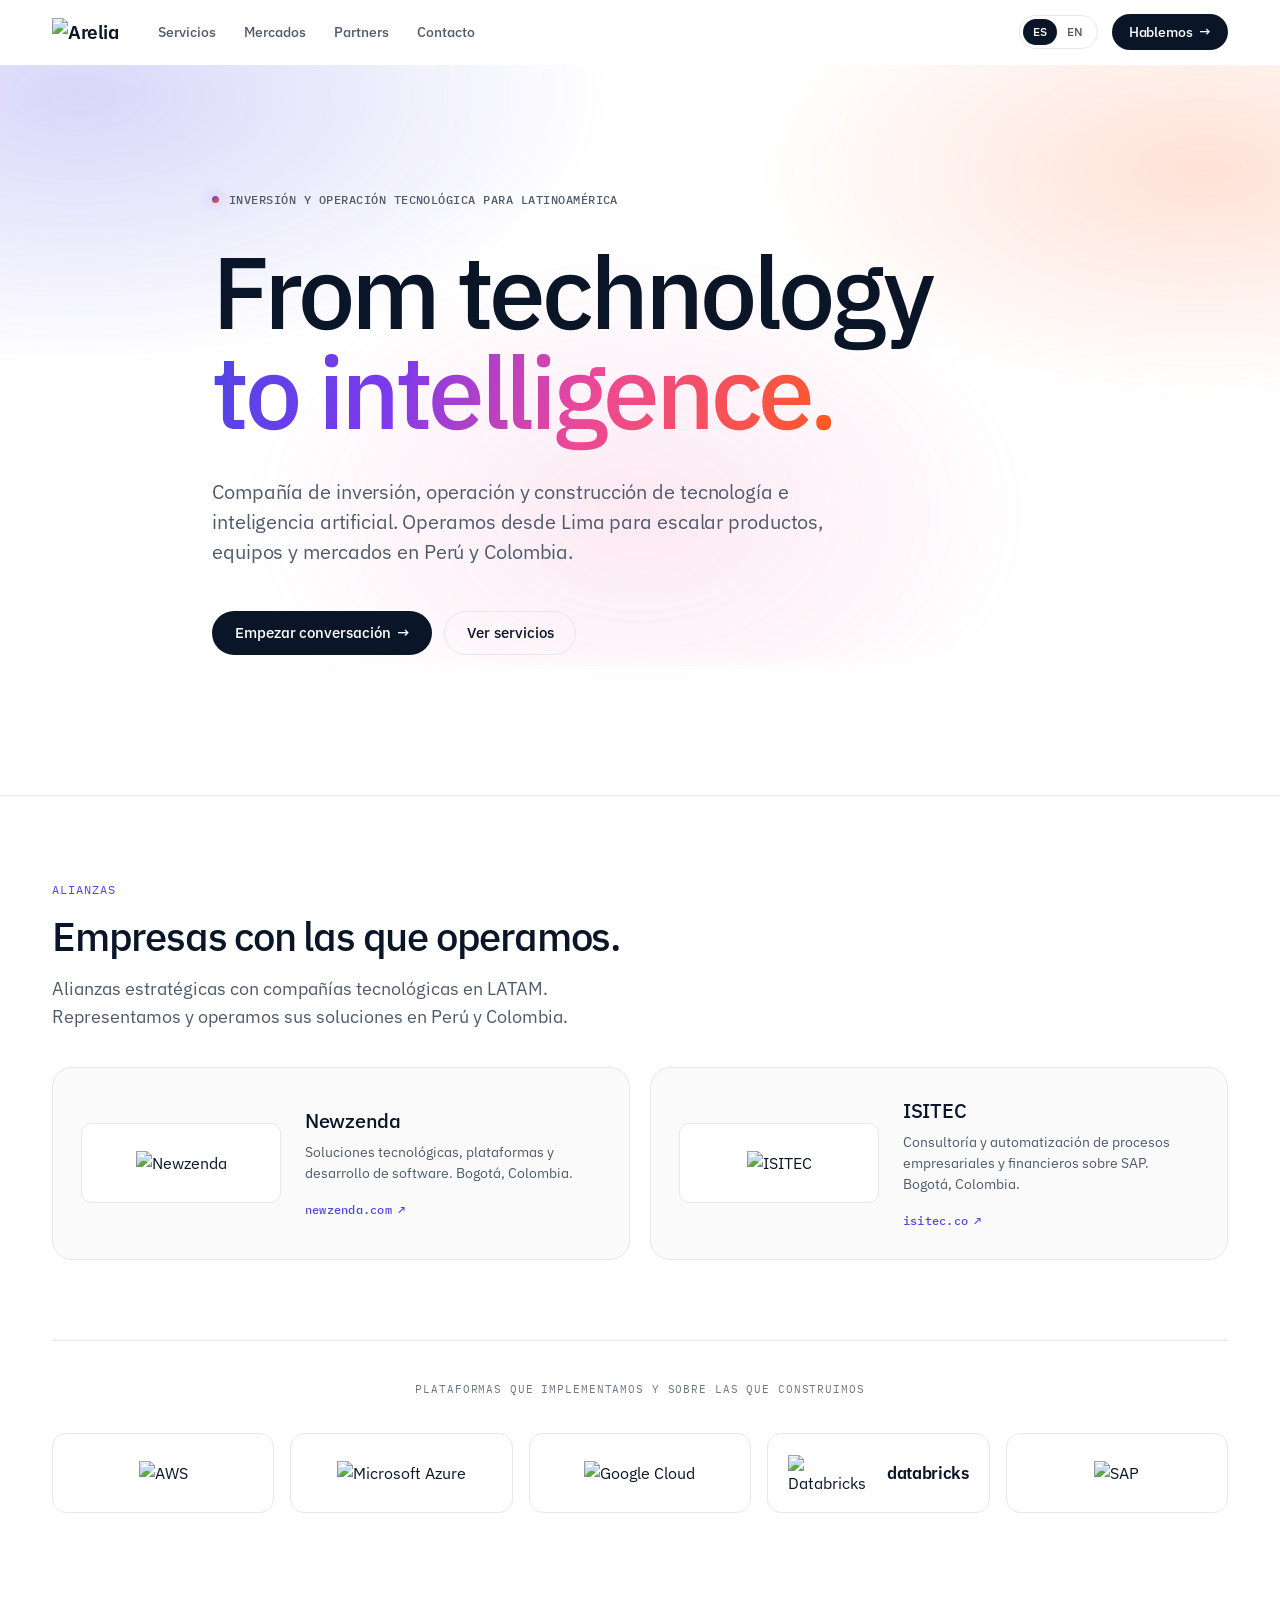
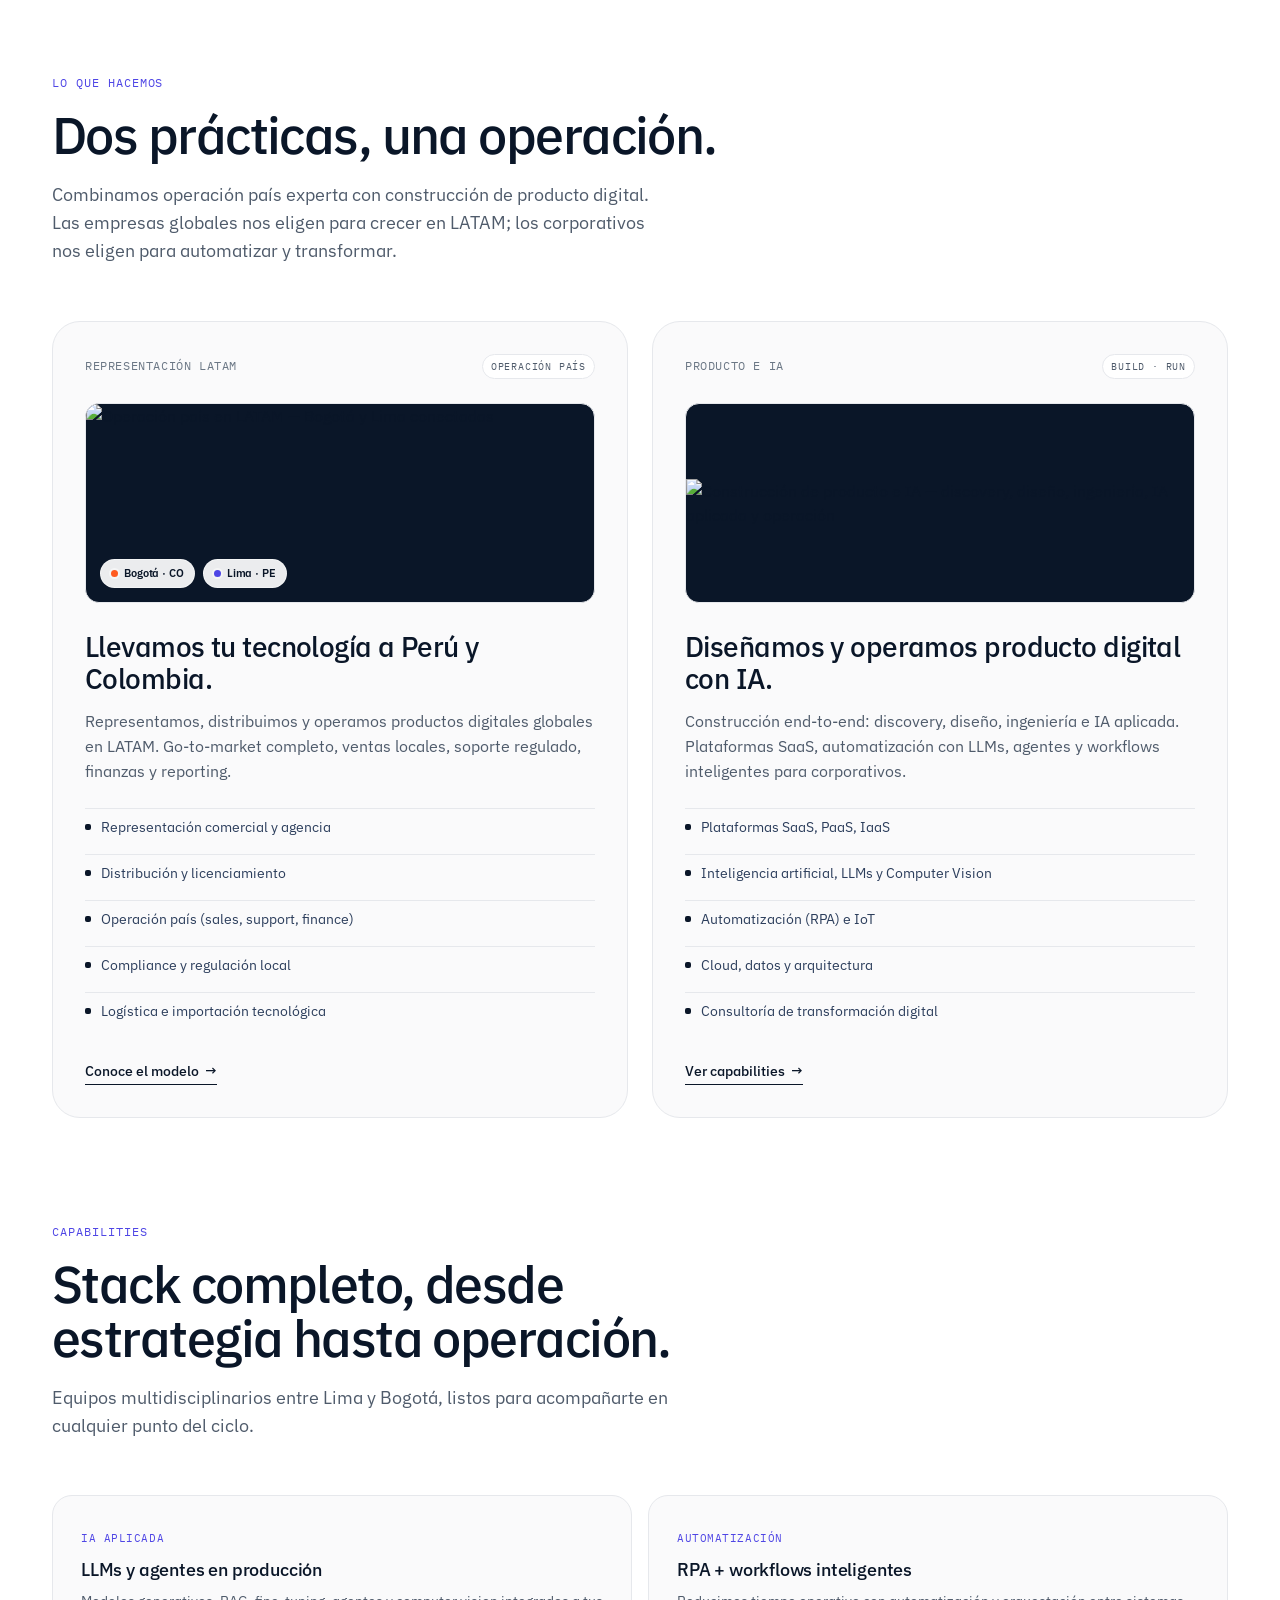
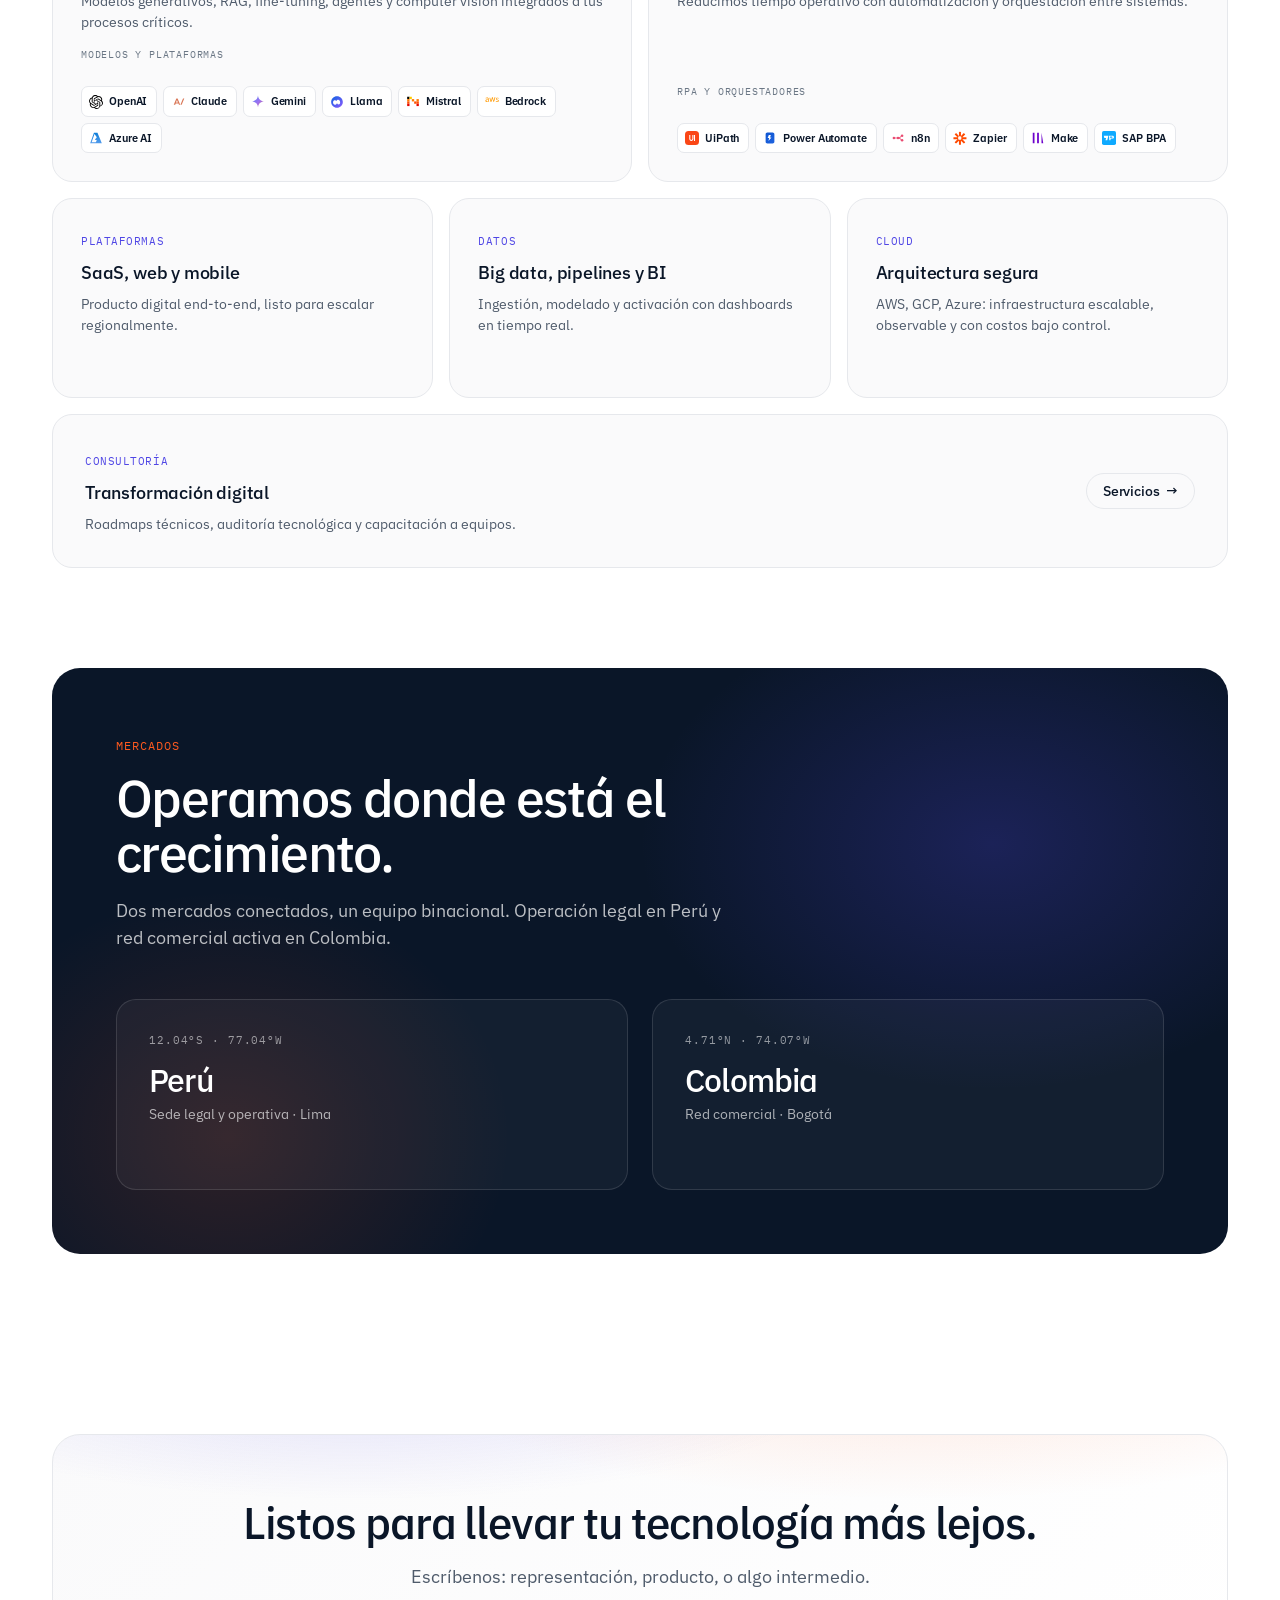
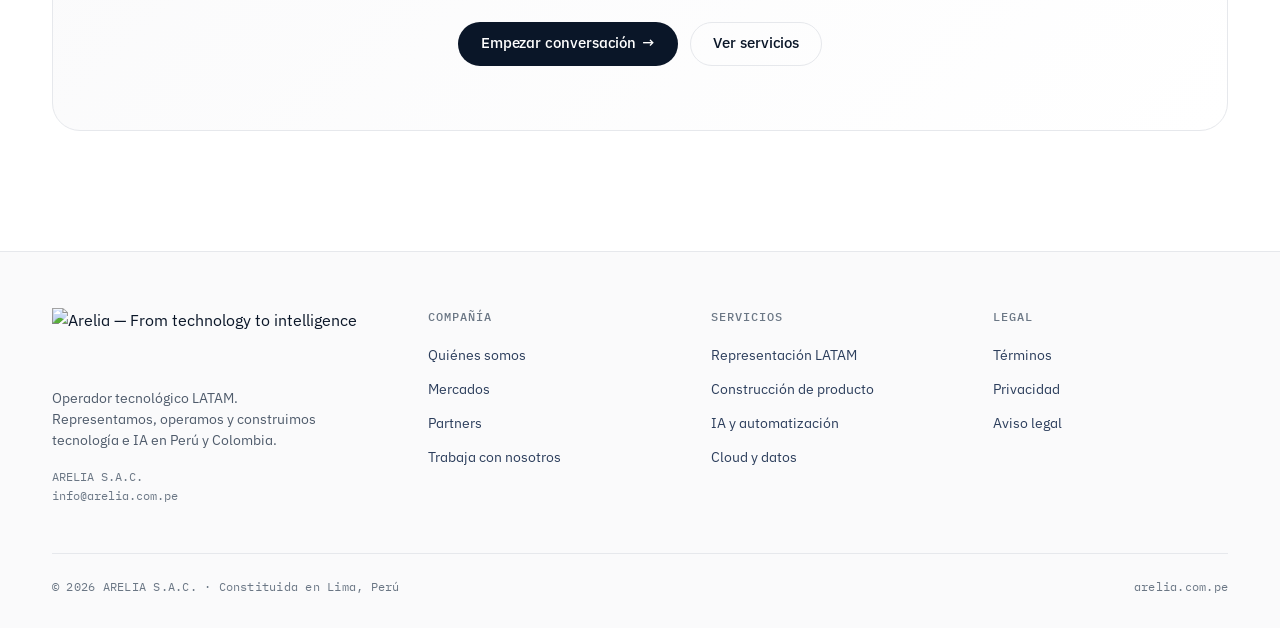
==== index.html @ af2a8c00 "Versión inicial: copia del sitio publicado en Netlify (28 mayo) - páginas" ====
<!doctype html>
<html lang="es">
<head>
<meta charset="utf-8" />
<meta name="viewport" content="width=device-width, initial-scale=1" />
<title>Arelia — From technology to intelligence</title>
<meta name="description" content="Arelia es un operador tecnológico para LATAM. Representamos, operamos y construimos tecnología e IA en Perú y Colombia." />
<link rel="preconnect" href="https://fonts.googleapis.com" />
<link rel="preconnect" href="https://fonts.gstatic.com" crossorigin />
<link href="https://fonts.googleapis.com/css2?family=IBM+Plex+Sans:wght@400;500;600;700&family=IBM+Plex+Mono:wght@400;500&family=Space+Grotesk:wght@400;500;600&display=swap" rel="stylesheet" />

<link rel="icon" type="image/svg+xml" href="assets/arelia-logo.svg" />
<link rel="icon" type="image/png" sizes="32x32" href="assets/favicon-32.png" />
<link rel="icon" type="image/png" sizes="192x192" href="assets/favicon-192.png" />
<link rel="apple-touch-icon" href="assets/favicon-192.png" />
<meta property="og:title" content="De la tecnología a la inteligencia. | Arelia" />
<meta property="og:description" content="Arelia opera, representa y construye tecnología e inteligencia artificial en Latinoamérica. From technology to intelligence." />
<meta property="og:type" content="website" />
<link rel="stylesheet" href="styles.css" />
</head>
<body data-screen-label="Arelia · Landing">

<!-- ============== NAV ============== -->
<header class="nav">
  <div class="wrap nav-inner">
    <a class="nav-logo" href="index.html"><img src="assets/arelia-lockup.svg" alt="Arelia" /></a>
    <nav class="nav-links">
      <a href="servicios.html" data-i18n="nav.services">Servicios</a>
      <a href="#markets" data-i18n="nav.markets">Mercados</a>
      <a href="#partners" data-i18n="nav.partners">Partners</a>
      <a href="contacto.html" data-i18n="nav.contact">Contacto</a>
    </nav>
    <div class="nav-spacer"></div>
    <div class="nav-right">
      <div class="lang-pill" role="group" aria-label="Language">
        <button data-lang="es" class="is-on">ES</button>
        <button data-lang="en">EN</button>
      </div>
      <a class="btn btn-primary" href="contacto.html"><span data-i18n="nav.cta">Hablemos</span> <span class="arr">→</span></a>
    </div>
  </div>
</header>

<!-- ============== HERO ============== -->
<section class="hero">
  <div class="wrap hero-single">
    <div class="eyebrow" data-i18n="eyebrow">Inversión y operación tecnológica para Latinoamérica</div>
    <h1 class="hero-h1">
      <span data-i18n="hero.h1_a">From technology</span><br/>
      <span class="grad" data-i18n="hero.h1_b">to intelligence.</span>
    </h1>
    <p class="hero-sub" data-i18n="hero.sub">
      Compañía de inversión, operación y construcción de tecnología e inteligencia artificial.
      Operamos desde Lima para escalar productos, equipos y mercados en Perú y Colombia.
    </p>
    <div class="hero-ctas">
      <a class="btn btn-primary btn-lg" href="contacto.html">
        <span data-i18n="hero.cta_primary">Empezar conversación</span>
        <span class="arr">→</span>
      </a>
      <a class="btn btn-ghost btn-lg" href="servicios.html">
        <span data-i18n="hero.cta_secondary">Ver servicios</span>
      </a>
    </div>
  </div>
</section>

<!-- ============== ALIANZAS & PLATAFORMAS ============== -->
<section class="alliances" id="partners">
  <div class="wrap">

    <!-- Empresas aliadas -->
    <div class="section-head" style="margin-bottom:36px;">
      <span class="section-eyebrow" data-i18n="alliances.eyebrow">Alianzas</span>
      <h2 class="section-h2" style="font-size:clamp(28px,3.4vw,40px);" data-i18n="alliances.h2">Empresas con las que operamos.</h2>
      <p class="section-sub" data-i18n="alliances.sub">
        Alianzas estratégicas con compañías tecnológicas en LATAM. Representamos y operamos sus
        soluciones en Perú y Colombia.
      </p>
    </div>

    <div class="ally-grid">
      <a class="ally-card" href="https://www.newzenda.com" target="_blank" rel="noopener">
        <div class="ally-logo">
          <img src="assets/newzenda.svg" alt="Newzenda" class="ally-logo-img" />
        </div>
        <div class="ally-body">
          <h3>Newzenda</h3>
          <p>Soluciones tecnológicas, plataformas y desarrollo de software. Bogotá, Colombia.</p>
          <span class="ally-link">newzenda.com <span class="arr">↗</span></span>
        </div>
      </a>

      <a class="ally-card" href="https://www.isitec.co" target="_blank" rel="noopener">
        <div class="ally-logo">
          <img src="assets/isitec.svg" alt="ISITEC" class="ally-logo-img" />
        </div>
        <div class="ally-body">
          <h3>ISITEC</h3>
          <p>Consultoría y automatización de procesos empresariales y financieros sobre SAP. Bogotá, Colombia.</p>
          <span class="ally-link">isitec.co <span class="arr">↗</span></span>
        </div>
      </a>
    </div>

    <!-- Plataformas partner -->
    <div class="platforms">
      <div class="platforms-label" data-i18n="platforms.label">Plataformas que implementamos y sobre las que construimos</div>
      <div class="platforms-row">
        <div class="platform" title="Amazon Web Services">
          <img src="assets/aws.png" alt="AWS" />
        </div>
        <div class="platform" title="Microsoft Azure">
          <img src="assets/azure.png" alt="Microsoft Azure" />
        </div>
        <div class="platform" title="Google Cloud">
          <img src="assets/gcp.png" alt="Google Cloud" />
        </div>
        <div class="platform" title="Databricks">
          <img class="p-icon" src="assets/databricks-icon.png" alt="Databricks" />
          <span class="p-wordmark">databricks</span>
        </div>
        <div class="platform" title="SAP">
          <img src="assets/sap.png" alt="SAP" />
        </div>
      </div>
    </div>

  </div>
</section>

<!-- ============== PILLARS ============== -->
<section class="section" id="services">
  <div class="wrap">
    <div class="section-head reveal">
      <span class="section-eyebrow" data-i18n="pillars.eyebrow">Lo que hacemos</span>
      <h2 class="section-h2" data-i18n="pillars.h2">Dos prácticas, una operación.</h2>
      <p class="section-sub" data-i18n="pillars.sub">
        Combinamos operación país experta con construcción de producto digital.
        Las empresas globales nos eligen para crecer en LATAM; los corporativos nos eligen para automatizar y transformar.
      </p>
    </div>

    <div class="pillars">
      <article class="pillar reveal">
        <div class="pillar-num">
          <span data-i18n="pillars.p1_label">REPRESENTACIÓN LATAM</span>
          <span class="badge" data-i18n="pillars.p1_badge">Operación país</span>
        </div>
        <div class="pillar-vis vis-a vis-photo">
          <img src="assets/latam-hero.jpg" alt="Operación país en LATAM — Bogotá y Lima conectadas" />
          <div class="vis-photo-tags">
            <span class="vis-photo-tag"><span class="vp-dot" style="background:#FF5A1F"></span>Bogotá · CO</span>
            <span class="vis-photo-tag"><span class="vp-dot" style="background:#4F46E5"></span>Lima · PE</span>
          </div>
        </div>
        <h3 class="pillar-title" data-i18n="pillars.p1_title">Llevamos tu tecnología a Perú y Colombia.</h3>
        <p class="pillar-body" data-i18n="pillars.p1_body">
          Representamos, distribuimos y operamos productos digitales globales en LATAM.
          Go-to-market completo, ventas locales, soporte regulado, finanzas y reporting.
        </p>
        <ul class="pillar-list">
          <li>Representación comercial y agencia</li>
          <li>Distribución y licenciamiento</li>
          <li>Operación país (sales, support, finance)</li>
          <li>Compliance y regulación local</li>
          <li>Logística e importación tecnológica</li>
        </ul>
        <a class="pillar-cta" href="servicios.html#representacion">
          <span data-i18n="pillars.p1_cta">Conoce el modelo</span> <span class="arr">→</span>
        </a>
      </article>

      <article class="pillar reveal">
        <div class="pillar-num">
          <span data-i18n="pillars.p2_label">PRODUCTO E IA</span>
          <span class="badge" data-i18n="pillars.p2_badge">Build · Run</span>
        </div>
        <div class="pillar-vis vis-b vis-photo">
          <img src="assets/producto-ia-es.jpg"
               data-src-es="assets/producto-ia-es.jpg"
               data-src-en="assets/producto-ia-en.jpg"
               alt="Construcción de producto e IA — discovery, diseño, ingeniería, IA aplicada y operación" />
        </div>
        <h3 class="pillar-title" data-i18n="pillars.p2_title">Diseñamos y operamos producto digital con IA.</h3>
        <p class="pillar-body" data-i18n="pillars.p2_body">
          Construcción end-to-end: discovery, diseño, ingeniería e IA aplicada. Plataformas SaaS,
          automatización con LLMs, agentes y workflows inteligentes para corporativos.
        </p>
        <ul class="pillar-list">
          <li>Plataformas SaaS, PaaS, IaaS</li>
          <li>Inteligencia artificial, LLMs y Computer Vision</li>
          <li>Automatización (RPA) e IoT</li>
          <li>Cloud, datos y arquitectura</li>
          <li>Consultoría de transformación digital</li>
        </ul>
        <a class="pillar-cta" href="servicios.html#producto">
          <span data-i18n="pillars.p2_cta">Ver capabilities</span> <span class="arr">→</span>
        </a>
      </article>
    </div>
  </div>
</section>

<!-- ============== BENTO ============== -->
<section class="section" style="padding-top:0;">
  <div class="wrap">
    <div class="section-head reveal">
      <span class="section-eyebrow" data-i18n="bento.eyebrow">Capabilities</span>
      <h2 class="section-h2" data-i18n="bento.h2">Stack completo, desde estrategia hasta operación.</h2>
      <p class="section-sub" data-i18n="bento.sub">
        Equipos multidisciplinarios entre Lima y Bogotá, listos para acompañarte en cualquier punto del ciclo.
      </p>
    </div>

    <div class="bento reveal">
      <div class="bento-cell b-3">
        <div>
          <span class="tag" data-i18n="bento.c1_tag">IA APLICADA</span>
          <h4 data-i18n="bento.c1_h" style="margin-top:8px;">LLMs y agentes en producción</h4>
          <p data-i18n="bento.c1_p">Modelos generativos, RAG, fine-tuning, agentes y computer vision integrados a tus procesos críticos.</p>
        </div>
        <div>
          <div class="vendor-strip-label" data-i18n="bento.c1_label">Modelos y plataformas</div>
          <div class="vendor-strip">
            <span class="vendor-chip" title="OpenAI">
              <svg viewBox="0 0 24 24" fill="#000" aria-hidden="true">
                <path d="M22.28 9.82a5.95 5.95 0 0 0-.51-4.91 6.04 6.04 0 0 0-6.5-2.9A6.07 6.07 0 0 0 4.98 4.18a5.95 5.95 0 0 0-3.98 2.9 6.05 6.05 0 0 0 .74 7.1 5.95 5.95 0 0 0 .51 4.91 6.04 6.04 0 0 0 6.5 2.9 5.95 5.95 0 0 0 4.49 2 6.05 6.05 0 0 0 5.78-4.18 5.95 5.95 0 0 0 3.98-2.9 6.05 6.05 0 0 0-.74-7.1zm-9.02 12.65a4.48 4.48 0 0 1-2.87-1.04l.14-.08 4.78-2.76a.78.78 0 0 0 .4-.68v-6.74l2.02 1.17.02.05v5.58a4.5 4.5 0 0 1-4.49 4.5zM3.6 18.41a4.46 4.46 0 0 1-.53-2.99l.14.08 4.78 2.76a.77.77 0 0 0 .78 0l5.84-3.37v2.33a.07.07 0 0 1-.03.06l-4.83 2.79a4.5 4.5 0 0 1-6.15-1.66zM2.34 8.05a4.47 4.47 0 0 1 2.34-1.97v5.68a.77.77 0 0 0 .39.67l5.81 3.36-2.02 1.17a.07.07 0 0 1-.07 0L4 14.17a4.5 4.5 0 0 1-1.65-6.13zm16.6 3.86L13.1 8.53l2.02-1.16a.07.07 0 0 1 .07 0l4.83 2.78a4.5 4.5 0 0 1-.69 8.1v-5.68a.78.78 0 0 0-.39-.67zm2-3.03-.14-.08-4.78-2.78a.78.78 0 0 0-.78 0L9.4 9.4V7.07a.07.07 0 0 1 .02-.06l4.83-2.78a4.5 4.5 0 0 1 6.68 4.66zM8.3 13.01l-2.02-1.17a.07.07 0 0 1-.03-.06V6.21a4.5 4.5 0 0 1 7.38-3.46l-.14.08-4.78 2.76a.78.78 0 0 0-.4.68zm1.1-2.37 2.6-1.5 2.6 1.5v3l-2.6 1.5-2.6-1.5z"/>
              </svg>
              OpenAI
            </span>
            <span class="vendor-chip" title="Anthropic Claude">
              <svg viewBox="0 0 24 24" fill="#D97757" aria-hidden="true">
                <path d="M4.71 16.66 9.16 6.18h2.16l4.45 10.48h-2.06l-.91-2.23h-4.66l-.92 2.23H4.71zm3.84-3.99h3.34l-1.67-4.08-1.67 4.08zM18.32 16.66l4.45-10.48h-2.16L16.16 16.66h2.16z"/>
              </svg>
              Claude
            </span>
            <span class="vendor-chip" title="Google Gemini">
              <svg viewBox="0 0 24 24" aria-hidden="true">
                <defs><linearGradient id="vg-gem" x1="0" y1="0" x2="24" y2="24" gradientUnits="userSpaceOnUse"><stop stop-color="#4285F4"/><stop offset=".5" stop-color="#9B72F2"/><stop offset="1" stop-color="#D96570"/></linearGradient></defs>
                <path fill="url(#vg-gem)" d="M12 1c.4 5.6 4.4 9.6 10 10-5.6.4-9.6 4.4-10 10-.4-5.6-4.4-9.6-10-10C7.6 10.6 11.6 6.6 12 1z"/>
              </svg>
              Gemini
            </span>
            <span class="vendor-chip" title="Meta Llama">
              <svg viewBox="0 0 24 24" aria-hidden="true">
                <defs><linearGradient id="vg-llama" x1="0" y1="0" x2="24" y2="24" gradientUnits="userSpaceOnUse"><stop stop-color="#0064E0"/><stop offset="1" stop-color="#9B59FF"/></linearGradient></defs>
                <path fill="url(#vg-llama)" d="M12 2c5.52 0 10 4.48 10 10s-4.48 10-10 10S2 17.52 2 12 6.48 2 12 2zm-3.4 6.4c-1.9 0-3.4 1.85-3.4 4.15 0 2.3 1.4 4.1 3.3 4.1 1.4 0 2.3-.7 3.5-2.6.95 1.55 1.6 2 2.7 2.05 1.55.05 2.7-1.5 2.7-3.85 0-2.5-1.55-4.3-3.4-4.3-1.25 0-2.2.65-3.35 2.4-.8-1.3-1.85-1.95-3.05-1.95z"/>
              </svg>
              Llama
            </span>
            <span class="vendor-chip" title="Mistral AI">
              <svg viewBox="0 0 24 24" aria-hidden="true">
                <g><rect x="2" y="3" width="4" height="4" fill="#000"/><rect x="6" y="3" width="4" height="4" fill="#FFCC00"/><rect x="2" y="7" width="4" height="4" fill="#FF7B00"/><rect x="10" y="7" width="4" height="4" fill="#FF7B00"/><rect x="18" y="7" width="4" height="4" fill="#FF7B00"/><rect x="2" y="11" width="4" height="4" fill="#FF4F00"/><rect x="14" y="11" width="4" height="4" fill="#FF4F00"/><rect x="18" y="11" width="4" height="4" fill="#FF4F00"/><rect x="2" y="15" width="4" height="4" fill="#E10500"/><rect x="18" y="15" width="4" height="4" fill="#E10500"/></g>
              </svg>
              Mistral
            </span>
            <span class="vendor-chip" title="AWS Bedrock">
              <svg viewBox="0 0 24 24" fill="#FF9900" aria-hidden="true">
                <path d="M6.76 9.7c0 .29.03.53.09.7.06.18.14.37.25.58a.35.35 0 0 1 .06.18c0 .08-.05.16-.16.24l-.52.35a.4.4 0 0 1-.21.07c-.08 0-.16-.04-.24-.12a2.46 2.46 0 0 1-.29-.38c-.08-.13-.16-.29-.25-.47a3.1 3.1 0 0 1-2.46 1.16c-.7 0-1.27-.2-1.69-.6a2.14 2.14 0 0 1-.61-1.6c0-.68.24-1.23.73-1.65.49-.42 1.14-.62 1.96-.62.27 0 .55.02.84.06.3.05.6.11.92.18v-.59c0-.62-.13-1.05-.39-1.3-.26-.25-.7-.37-1.32-.37-.28 0-.57.03-.86.1-.3.07-.59.16-.86.27a2.3 2.3 0 0 1-.28.1.5.5 0 0 1-.13.03c-.12 0-.18-.08-.18-.26v-.41c0-.13.02-.23.06-.29a.65.65 0 0 1 .25-.18c.27-.14.6-.26.99-.36.39-.1.8-.15 1.23-.15.94 0 1.63.21 2.07.64.43.43.65 1.07.65 1.94v2.56h.02zm-3.4 1.27c.27 0 .55-.05.84-.15.29-.1.55-.28.77-.53.13-.16.23-.34.28-.54.05-.2.08-.45.08-.74v-.36a6.71 6.71 0 0 0-1.5-.17c-.54 0-.93.1-1.19.32-.26.21-.39.51-.39.91 0 .38.1.66.3.85.2.2.49.3.81.3v.11zm6.72.91c-.15 0-.25-.03-.32-.08-.07-.06-.13-.18-.18-.35l-1.96-6.42c-.05-.16-.07-.27-.07-.33 0-.13.06-.2.19-.2h.81c.16 0 .26.03.32.08.07.06.13.18.18.35l1.4 5.52L11.86 4.4c.04-.17.1-.29.16-.35.07-.05.18-.08.33-.08h.66c.16 0 .26.03.33.08.07.06.13.18.16.35l1.32 5.59 1.44-5.59c.05-.17.11-.29.18-.35.07-.05.17-.08.32-.08h.77c.13 0 .2.07.2.2 0 .04 0 .08-.02.13-.01.05-.03.12-.06.21l-2 6.42c-.05.17-.11.29-.18.35a.55.55 0 0 1-.32.08h-.71c-.16 0-.27-.03-.33-.08-.07-.07-.13-.18-.16-.36L13.06 5.5l-1.31 5.36c-.04.18-.09.29-.16.36-.07.05-.18.08-.33.08h-.71zm10.77.23c-.41 0-.81-.05-1.2-.14-.39-.1-.7-.2-.9-.32a.6.6 0 0 1-.24-.22.55.55 0 0 1-.04-.21v-.43c0-.18.07-.26.2-.26.05 0 .1.01.16.03.05.02.13.05.21.08.27.12.57.21.88.27.32.06.63.09.95.09.5 0 .89-.09 1.16-.27a.86.86 0 0 0 .41-.77c0-.22-.07-.4-.21-.55-.14-.15-.4-.28-.78-.4l-1.12-.35c-.56-.18-.97-.44-1.23-.79a1.85 1.85 0 0 1-.38-1.13c0-.33.07-.62.21-.87.14-.25.33-.47.57-.64.24-.18.51-.31.83-.41a3.5 3.5 0 0 1 2.07-.06 3.41 3.41 0 0 1 .79.34c.09.05.16.11.2.18.04.07.06.16.06.27v.4c0 .18-.07.27-.2.27-.07 0-.18-.04-.32-.11-.5-.23-1.06-.34-1.68-.34-.45 0-.81.07-1.05.22-.24.15-.37.38-.37.7 0 .22.08.41.24.56.16.15.45.3.86.43l1.1.35c.55.18.95.43 1.19.75.24.32.36.69.36 1.09 0 .34-.07.65-.2.92-.14.28-.33.51-.57.7-.24.2-.53.34-.86.45-.35.11-.71.16-1.1.16z"/>
              </svg>
              Bedrock
            </span>
            <span class="vendor-chip" title="Azure OpenAI">
              <svg viewBox="0 0 24 24" aria-hidden="true">
                <defs><linearGradient id="vg-az" x1="0" y1="0" x2="0" y2="24" gradientUnits="userSpaceOnUse"><stop stop-color="#0078D4"/><stop offset="1" stop-color="#5EA0EF"/></linearGradient></defs>
                <path fill="url(#vg-az)" d="M8.5 3h6L22 21H2L8.5 3zm.9 2.2L4.6 19.3h7l1.9-3.5-3.5-.7 3.4-4.2-3.9-5.7z"/>
              </svg>
              Azure&nbsp;AI
            </span>
          </div>
        </div>
      </div>

      <div class="bento-cell b-3">
        <div>
          <span class="tag" data-i18n="bento.c2_tag">AUTOMATIZACIÓN</span>
          <h4 data-i18n="bento.c2_h" style="margin-top:8px;">RPA + workflows inteligentes</h4>
          <p data-i18n="bento.c2_p">Reducimos tiempo operativo con automatización y orquestación entre sistemas.</p>
        </div>
        <div>
          <div class="vendor-strip-label" data-i18n="bento.c2_label">RPA y orquestadores</div>
          <div class="vendor-strip">
            <span class="vendor-chip" title="UiPath">
              <svg viewBox="0 0 24 24" aria-hidden="true">
                <rect width="24" height="24" rx="6" fill="#FA4616"/>
                <path d="M7.3 7v6.4c0 2.05 1.42 3.6 3.55 3.6 2.13 0 3.55-1.55 3.55-3.6V7h-1.8v6.4c0 1.05-.67 1.85-1.75 1.85-1.08 0-1.75-.8-1.75-1.85V7H7.3zm8.1 0h1.8v10h-1.8V7z" fill="#fff"/>
              </svg>
              UiPath
            </span>
            <span class="vendor-chip" title="Microsoft Power Automate">
              <svg viewBox="0 0 24 24" aria-hidden="true">
                <defs><linearGradient id="vg-pa" x1="0" y1="0" x2="24" y2="24" gradientUnits="userSpaceOnUse"><stop stop-color="#0B53CE"/><stop offset="1" stop-color="#2266E3"/></linearGradient></defs>
                <path fill="url(#vg-pa)" d="M7.5 2.5h9c1.66 0 3 1.34 3 3v13c0 1.66-1.34 3-3 3h-9c-1.66 0-3-1.34-3-3v-13c0-1.66 1.34-3 3-3zM10 7l-2 5h2.5L9.5 17l5-6h-2.5l1.5-4H10z" />
              </svg>
              Power&nbsp;Automate
            </span>
            <span class="vendor-chip" title="n8n">
              <svg viewBox="0 0 24 24" aria-hidden="true">
                <circle cx="5" cy="12" r="2.2" fill="#EA4B71"/>
                <circle cx="12" cy="12" r="2.2" fill="#EA4B71"/>
                <circle cx="19" cy="8" r="2.2" fill="#EA4B71"/>
                <circle cx="19" cy="16" r="2.2" fill="#EA4B71"/>
                <path stroke="#EA4B71" stroke-width="1.5" d="M7 12h3M14 12h3M14 12l3-3M14 12l3 3" fill="none"/>
              </svg>
              n8n
            </span>
            <span class="vendor-chip" title="Zapier">
              <svg viewBox="0 0 24 24" fill="#FF4A00" aria-hidden="true">
                <path d="M14.4 12a6.6 6.6 0 0 1-.43 2.36 6.6 6.6 0 0 1-2.37.44h-.01a6.6 6.6 0 0 1-2.36-.44A6.6 6.6 0 0 1 8.8 12c0-.83.15-1.63.43-2.36A6.6 6.6 0 0 1 11.59 9.2h.01a6.6 6.6 0 0 1 2.37.44c.28.73.43 1.53.43 2.36zM23 10.86h-6.95l4.92-4.92a11.04 11.04 0 0 0-2.42-2.42L13.63 8.44V1.5a11.12 11.12 0 0 0-3.43 0v6.94L5.28 3.52A11.05 11.05 0 0 0 2.86 5.94l4.92 4.92H.83a11.12 11.12 0 0 0 0 3.43h6.95l-4.92 4.92a11.05 11.05 0 0 0 2.42 2.42l4.92-4.92v6.94a11.12 11.12 0 0 0 3.43 0v-6.94l4.92 4.92a11.05 11.05 0 0 0 2.42-2.42l-4.92-4.92H23a11.12 11.12 0 0 0 0-3.43z"/>
              </svg>
              Zapier
            </span>
            <span class="vendor-chip" title="Make (Integromat)">
              <svg viewBox="0 0 24 24" fill="#6D00CC" aria-hidden="true">
                <path d="M3 3h3v18H3zM10.5 3h3v18h-3zM18 3l3 18h-3z"/>
              </svg>
              Make
            </span>
            <span class="vendor-chip" title="SAP Build Process Automation">
              <svg viewBox="0 0 24 24" aria-hidden="true">
                <rect width="24" height="24" rx="3" fill="#0FAAFF"/>
                <path d="M3 8h8l-2 8H6l1-4H4l-1-4zm9 0h6c1.5 0 2.5 1 2.5 2.5S19.5 13 18 13h-3l-.5 3h-2L12 8zm2 1.5L13.5 11.5H17c.5 0 1-.5 1-1s-.5-1-1-1h-3z" fill="#fff"/>
              </svg>
              SAP&nbsp;BPA
            </span>
          </div>
        </div>
      </div>

      <div class="bento-cell b-2">
        <div>
          <span class="tag" data-i18n="bento.c3_tag">PLATAFORMAS</span>
          <h4 data-i18n="bento.c3_h" style="margin-top:8px;">SaaS, web y mobile</h4>
          <p data-i18n="bento.c3_p">Producto digital end-to-end, listo para escalar regionalmente.</p>
        </div>
      </div>

      <div class="bento-cell b-2">
        <div>
          <span class="tag" data-i18n="bento.c4_tag">DATOS</span>
          <h4 data-i18n="bento.c4_h" style="margin-top:8px;">Big data, pipelines y BI</h4>
          <p data-i18n="bento.c4_p">Ingestión, modelado y activación con dashboards en tiempo real.</p>
        </div>
      </div>

      <div class="bento-cell b-2">
        <div>
          <span class="tag" data-i18n="bento.c5_tag">CLOUD</span>
          <h4 data-i18n="bento.c5_h" style="margin-top:8px;">Arquitectura segura</h4>
          <p data-i18n="bento.c5_p">AWS, GCP, Azure: infraestructura escalable, observable y con costos bajo control.</p>
        </div>
      </div>

      <div class="bento-cell b-6" style="flex-direction:row;align-items:center;justify-content:space-between;gap:32px;min-height:auto;padding:32px;">
        <div style="flex:1;">
          <span class="tag" data-i18n="bento.c6_tag">CONSULTORÍA</span>
          <h4 data-i18n="bento.c6_h" style="margin-top:8px;">Transformación digital</h4>
          <p data-i18n="bento.c6_p" style="max-width:520px;">Roadmaps técnicos, auditoría tecnológica y capacitación a equipos.</p>
        </div>
        <a class="btn btn-ghost" href="servicios.html"><span data-i18n="nav.services">Servicios</span> <span class="arr">→</span></a>
      </div>
    </div>
  </div>
</section>

<!-- ============== MARKETS ============== -->
<section class="section" id="markets" style="padding-top:0;">
  <div class="wrap">
    <div class="markets reveal">
      <div class="markets-inner">
        <div class="markets-head">
          <span class="section-eyebrow" style="color:#FF5A1F;" data-i18n="markets.eyebrow">Mercados</span>
          <h2 class="section-h2" data-i18n="markets.h2">Operamos donde está el crecimiento.</h2>
          <p data-i18n="markets.sub">Dos mercados conectados, un equipo binacional. Operación legal en Perú y red comercial activa en Colombia.</p>
        </div>

        <div class="markets-grid">
          <div class="market-card">
            <div class="market-coord" data-i18n="markets.peru_coord">12.04°S · 77.04°W</div>
            <h3 class="market-name" data-i18n="markets.peru_name">Perú</h3>
            <p class="market-meta" data-i18n="markets.peru_meta">Sede legal y operativa · Lima</p>
          </div>

          <div class="market-card">
            <div class="market-coord" data-i18n="markets.col_coord">4.71°N · 74.07°W</div>
            <h3 class="market-name" data-i18n="markets.col_name">Colombia</h3>
            <p class="market-meta" data-i18n="markets.col_meta">Red comercial · Bogotá</p>
          </div>
        </div>
      </div>
    </div>
  </div>
</section>

<!-- ============== CTA ============== -->
<section class="cta">
  <div class="wrap">
    <div class="cta-box reveal">
      <div class="cta-box-inner">
        <h2 data-i18n="cta.h2">Listos para llevar tu tecnología más lejos.</h2>
        <p data-i18n="cta.sub">Escríbenos: representación, producto, o algo intermedio.</p>
        <div class="btns">
          <a class="btn btn-primary btn-lg" href="contacto.html"><span data-i18n="cta.btn1">Empezar conversación</span> <span class="arr">→</span></a>
          <a class="btn btn-ghost btn-lg" href="servicios.html"><span data-i18n="cta.btn2">Ver servicios</span></a>
        </div>
      </div>
    </div>
  </div>
</section>

<!-- ============== FOOTER ============== -->
<footer class="footer">
  <div class="wrap">
    <div class="footer-grid">
      <div>
        <a href="index.html" class="footer-lockup"><img src="assets/arelia-lockup-full.svg" alt="Arelia — From technology to intelligence" /></a>
        <p class="footer-tag" data-i18n="footer.tag">Operador tecnológico LATAM. Representamos, operamos y construimos tecnología e IA en Perú y Colombia.</p>
        <div class="footer-addr">
          <div>ARELIA S.A.C.</div>
          <div><a href="mailto:info@arelia.com.pe">info@arelia.com.pe</a></div>
        </div>
      </div>
      <div class="footer-col">
        <h5 data-i18n="footer.h_company">Compañía</h5>
        <ul>
          <li><a href="servicios.html" data-i18n="footer.l_about">Quiénes somos</a></li>
          <li><a href="#markets" data-i18n="footer.l_markets">Mercados</a></li>
          <li><a href="#partners" data-i18n="footer.l_partners">Partners</a></li>
          <li><a href="contacto.html" data-i18n="footer.l_careers">Trabaja con nosotros</a></li>
        </ul>
      </div>
      <div class="footer-col">
        <h5 data-i18n="footer.h_services">Servicios</h5>
        <ul>
          <li><a href="servicios.html#representacion" data-i18n="footer.l_repr">Representación LATAM</a></li>
          <li><a href="servicios.html#producto" data-i18n="footer.l_build">Construcción de producto</a></li>
          <li><a href="servicios.html#producto" data-i18n="footer.l_ai">IA y automatización</a></li>
          <li><a href="servicios.html#producto" data-i18n="footer.l_cloud">Cloud y datos</a></li>
        </ul>
      </div>
      <div class="footer-col">
        <h5 data-i18n="footer.h_legal">Legal</h5>
        <ul>
          <li><a href="#" data-i18n="footer.l_terms">Términos</a></li>
          <li><a href="#" data-i18n="footer.l_privacy">Privacidad</a></li>
          <li><a href="#" data-i18n="footer.l_legal">Aviso legal</a></li>
        </ul>
      </div>
    </div>
    <div class="footer-bottom">
      <div data-i18n="footer.copy">© 2026 ARELIA S.A.C. · Constituida en Lima, Perú</div>
      <div>arelia.com.pe</div>
    </div>
  </div>
</footer>

<script src="i18n.js"></script>
</body>
</html>
---- styles.css ----
/* ============================================================
   ARELIA — Modern direction (Stripe-inspired)
   Tokens, base, layout, components.
   ============================================================ */

:root {
  /* Palette — calibrated neutrals + accent gradient */
  --ink:           #0A1628;
  --ink-soft:      #1B2B43;
  --ink-2:         #2C3E5C;
  --slate:         #4F5B6B;
  --slate-soft:    #6B7785;
  --line:          #E6E8EC;
  --line-soft:     #F0F1F4;
  --bg:            #FFFFFF;
  --bg-soft:       #FAFAFB;
  --bg-mute:       #F4F5F7;

  /* Brand */
  --indigo:        #4F46E5;
  --indigo-deep:   #312E81;
  --violet:        #7C3AED;
  --orange:        #FF5A1F;
  --pink:          #EC4899;
  --teal:          #06B6D4;
  --mint:          #10B981;

  /* Gradient stops (signature) */
  --grad-1:        #4F46E5;
  --grad-2:        #7C3AED;
  --grad-3:        #EC4899;
  --grad-4:        #FF5A1F;

  /* Radius / shadow */
  --r-xs: 6px;
  --r-sm: 10px;
  --r-md: 14px;
  --r-lg: 20px;
  --r-xl: 28px;
  --shadow-1: 0 1px 2px rgba(10, 22, 40, .04), 0 0 0 1px rgba(10, 22, 40, .04);
  --shadow-2: 0 4px 20px -4px rgba(10, 22, 40, .08), 0 0 0 1px rgba(10, 22, 40, .04);
  --shadow-3: 0 24px 60px -20px rgba(10, 22, 40, .18), 0 0 0 1px rgba(10, 22, 40, .04);

  /* Type */
  --f-sans: "IBM Plex Sans", ui-sans-serif, system-ui, -apple-system, "Segoe UI", sans-serif;
  --f-mono: "IBM Plex Mono", ui-monospace, "SF Mono", Menlo, Consolas, monospace;
}

* { box-sizing: border-box; }

html, body { margin: 0; padding: 0; }
html { -webkit-font-smoothing: antialiased; -moz-osx-font-smoothing: grayscale; }
body {
  font-family: var(--f-sans);
  font-size: 16px;
  line-height: 1.5;
  color: var(--ink);
  background: var(--bg);
  font-feature-settings: "ss01", "cv11";
}

::selection { background: rgba(79, 70, 229, .2); color: var(--ink); }

img, svg { display: block; max-width: 100%; }
a { color: inherit; text-decoration: none; }
button { font-family: inherit; cursor: pointer; }

/* ----------------- LANG TOGGLE ----------------- */
[data-lang="es"] .lang-en,
[data-lang="en"] .lang-es { display: none; }

/* ----------------- LAYOUT ----------------- */
.wrap {
  width: 100%;
  max-width: 1240px;
  margin: 0 auto;
  padding: 0 32px;
}
@media (max-width: 720px) { .wrap { padding: 0 20px; } }

/* ----------------- NAV ----------------- */
.nav {
  position: sticky;
  top: 0;
  z-index: 50;
  backdrop-filter: saturate(180%) blur(20px);
  -webkit-backdrop-filter: saturate(180%) blur(20px);
  background: rgba(255, 255, 255, .72);
  border-bottom: 1px solid transparent;
  transition: border-color .2s, background .2s;
}
.nav.is-scrolled { border-bottom-color: var(--line); }
.nav-inner {
  display: flex;
  align-items: center;
  height: 64px;
  gap: 32px;
}
.nav-logo {
  display: flex;
  align-items: center;
  gap: 8px;
  font-weight: 600;
  font-size: 19px;
  letter-spacing: -0.025em;
  color: var(--ink);
  font-family: "IBM Plex Sans", sans-serif;
}
.nav-logo svg { width: 22px; height: 22px; }
.nav-logo img { height: 28px; width: auto; display: block; }
.nav-links {
  display: flex;
  align-items: center;
  gap: 28px;
  margin-left: 8px;
}
.nav-links a {
  font-size: 14px;
  font-weight: 500;
  color: var(--slate);
  transition: color .15s;
}
.nav-links a:hover { color: var(--ink); }
.nav-spacer { flex: 1; }
.nav-right {
  display: flex;
  align-items: center;
  gap: 14px;
}
.lang-pill {
  display: inline-flex;
  border: 1px solid var(--line);
  border-radius: 999px;
  padding: 3px;
  font-size: 12px;
  font-weight: 500;
  background: var(--bg);
}
.lang-pill button {
  appearance: none;
  border: 0;
  background: transparent;
  color: var(--slate);
  padding: 4px 10px;
  border-radius: 999px;
  font: inherit;
  letter-spacing: 0.01em;
}
.lang-pill button.is-on {
  background: var(--ink);
  color: white;
}

/* Buttons */
.btn {
  display: inline-flex;
  align-items: center;
  gap: 6px;
  height: 36px;
  padding: 0 16px;
  border-radius: 999px;
  font-size: 14px;
  font-weight: 500;
  letter-spacing: -0.005em;
  border: 1px solid transparent;
  transition: transform .12s ease, background .15s, color .15s, border-color .15s, box-shadow .15s;
}
.btn:active { transform: translateY(1px); }
.btn-primary {
  background: var(--ink);
  color: white;
}
.btn-primary:hover { background: var(--ink-soft); }
.btn-ghost {
  background: transparent;
  color: var(--ink);
  border-color: var(--line);
}
.btn-ghost:hover { border-color: var(--ink); }
.btn-link {
  color: var(--ink);
  background: transparent;
  padding: 0;
  height: auto;
  border: 0;
  border-bottom: 1px solid currentColor;
  border-radius: 0;
  font-weight: 500;
}
.btn-lg { height: 44px; padding: 0 22px; font-size: 15px; }
.btn .arr {
  display: inline-block;
  transition: transform .2s ease;
}
.btn:hover .arr { transform: translateX(3px); }

/* ----------------- HERO ----------------- */
.hero {
  position: relative;
  overflow: hidden;
  padding: 120px 0 140px;
}
.hero::before {
  content: "";
  position: absolute;
  inset: -160px -100px auto -100px;
  height: 760px;
  background:
    radial-gradient(60% 60% at 12% 25%, rgba(79, 70, 229, .22), transparent 60%),
    radial-gradient(50% 50% at 88% 35%, rgba(255, 90, 31, .18), transparent 60%),
    radial-gradient(45% 60% at 50% 80%, rgba(236, 72, 153, .12), transparent 60%);
  pointer-events: none;
  filter: blur(8px);
  z-index: -1;
}
.hero-single {
  max-width: 920px;
  margin: 0 auto;
  text-align: left;
}
.hero-grid {
  display: grid;
  grid-template-columns: 1.1fr 1fr;
  gap: 64px;
  align-items: center;
}
@media (max-width: 960px) {
  .hero-grid { grid-template-columns: 1fr; gap: 48px; }
  .hero { padding: 72px 0 96px; }
}
@media (max-width: 720px) {
  .hero { padding: 56px 0 80px; }
}
.eyebrow {
  display: inline-flex;
  align-items: center;
  gap: 10px;
  font-family: var(--f-mono);
  font-size: 12px;
  font-weight: 500;
  letter-spacing: 0.04em;
  color: var(--slate);
  text-transform: uppercase;
  margin-bottom: 32px;
}
.eyebrow::before {
  content: "";
  display: inline-block;
  width: 7px;
  height: 7px;
  border-radius: 50%;
  background: linear-gradient(135deg, var(--grad-1), var(--grad-4));
  box-shadow: 0 0 14px rgba(124, 58, 237, .55);
}

h1.hero-h1 {
  margin: 0;
  font-size: clamp(48px, 8vw, 104px);
  line-height: 0.98;
  letter-spacing: -0.04em;
  font-weight: 500;
  color: var(--ink);
}
.hero-h1 .grad {
  background: linear-gradient(110deg, var(--grad-1) 0%, var(--grad-2) 30%, var(--grad-3) 60%, var(--grad-4) 100%);
  -webkit-background-clip: text;
  background-clip: text;
  color: transparent;
}
.hero-sub {
  max-width: 620px;
  margin: 36px 0 44px;
  font-size: 20px;
  line-height: 1.5;
  color: var(--slate);
  letter-spacing: -0.005em;
}
.hero-ctas {
  display: flex;
  gap: 12px;
  align-items: center;
  flex-wrap: wrap;
}

/* ----------------- HERO VISUAL ----------------- */
.hero-vis {
  position: relative;
  aspect-ratio: 4 / 3.4;
  background: linear-gradient(135deg, #f6f7fb 0%, #ffffff 100%);
  border: 1px solid var(--line);
  border-radius: var(--r-xl);
  padding: 28px;
  overflow: hidden;
  box-shadow: var(--shadow-3);
}
.hv-mesh {
  position: absolute;
  inset: 0;
  background:
    radial-gradient(40% 40% at 80% 20%, rgba(79, 70, 229, .22), transparent 60%),
    radial-gradient(35% 35% at 20% 80%, rgba(255, 90, 31, .18), transparent 60%),
    radial-gradient(30% 30% at 70% 90%, rgba(6, 182, 212, .15), transparent 60%);
  pointer-events: none;
}
.hv-card {
  position: relative;
  background: rgba(255, 255, 255, .78);
  -webkit-backdrop-filter: blur(20px);
  backdrop-filter: blur(20px);
  border: 1px solid rgba(255, 255, 255, .8);
  border-radius: var(--r-md);
  padding: 16px 18px;
  font-family: var(--f-mono);
  font-size: 12px;
  line-height: 1.7;
  color: var(--ink);
  box-shadow: var(--shadow-2);
}
.hv-card + .hv-card { margin-top: 14px; }
.hv-card .tag {
  display: inline-block;
  font-size: 10px;
  letter-spacing: 0.08em;
  text-transform: uppercase;
  color: var(--slate-soft);
  margin-bottom: 8px;
}
.hv-bar {
  height: 4px;
  border-radius: 999px;
  background: var(--line-soft);
  margin: 8px 0;
  overflow: hidden;
}
.hv-bar i {
  display: block;
  height: 100%;
  background: linear-gradient(90deg, var(--grad-1), var(--grad-4));
  border-radius: 999px;
}
.hv-row { display: flex; justify-content: space-between; align-items: center; }
.hv-row + .hv-row { margin-top: 6px; }
.hv-row span:first-child { color: var(--slate); font-family: var(--f-mono); font-size: 11px; }
.hv-row span:last-child { color: var(--ink); font-weight: 500; }
.hv-pos-1 { position: absolute; top: 36px; left: 36px; right: 36px; max-width: 260px; }
.hv-pos-2 { position: absolute; bottom: 36px; left: 36px; right: 80px; max-width: 360px; }
.hv-pos-3 { position: absolute; top: 50%; right: 36px; transform: translateY(-50%); width: 200px; }

/* ----------------- BRAND SLOGAN (Space Grotesk) ----------------- */
.brand-slogan {
  font-family: "Space Grotesk", sans-serif;
  font-weight: 500;
  font-size: 14px;
  letter-spacing: -0.005em;
  color: var(--slate);
  margin: 8px 0 16px;
  display: flex;
  align-items: center;
  gap: 12px;
}
.brand-slogan::before {
  content: "";
  width: 22px;
  height: 1.5px;
  background: linear-gradient(90deg, var(--indigo), var(--orange));
  flex-shrink: 0;
}

/* ----------------- ALLIANCES & PLATFORMS ----------------- */
.alliances {
  padding: 80px 0 40px;
  border-top: 1px solid var(--line);
}
.ally-grid {
  display: grid;
  grid-template-columns: 1fr 1fr;
  gap: 20px;
  margin-bottom: 80px;
}
@media (max-width: 720px) { .ally-grid { grid-template-columns: 1fr; } }
.ally-card {
  display: grid;
  grid-template-columns: 200px 1fr;
  gap: 24px;
  background: var(--bg-soft);
  border: 1px solid var(--line);
  border-radius: var(--r-lg);
  padding: 28px;
  transition: border-color .2s, transform .2s, box-shadow .2s;
  align-items: center;
}
@media (max-width: 560px) {
  .ally-card { grid-template-columns: 1fr; gap: 16px; padding: 24px; }
}
.ally-card:hover {
  border-color: var(--ink-2);
  transform: translateY(-2px);
  box-shadow: var(--shadow-1);
}
.ally-logo {
  position: relative;
  height: 80px;
  display: flex;
  align-items: center;
  justify-content: center;
  background: var(--bg);
  border: 1px solid var(--line);
  border-radius: var(--r-sm);
  padding: 12px;
}
.ally-logo svg.wordmark {
  width: 100%;
  height: 100%;
  max-height: 56px;
}
.ally-logo .ally-logo-img {
  max-width: 100%;
  max-height: 56px;
  width: auto;
  object-fit: contain;
}
.ally-logo img {
  max-width: 100%;
  max-height: 100%;
  object-fit: contain;
}
.ally-logo-fallback {
  display: none;
  align-items: center;
  justify-content: center;
  font-family: var(--f-sans);
  font-size: 22px;
  font-weight: 600;
  letter-spacing: -0.01em;
  color: var(--ink);
}
.ally-body h3 {
  margin: 0 0 6px;
  font-size: 20px;
  font-weight: 500;
  letter-spacing: -0.015em;
  color: var(--ink);
}
.ally-body p {
  margin: 0 0 12px;
  font-size: 14px;
  color: var(--slate);
  line-height: 1.5;
}
.ally-link {
  display: inline-flex;
  align-items: center;
  gap: 6px;
  font-family: var(--f-mono);
  font-size: 12px;
  letter-spacing: 0.02em;
  color: var(--indigo);
  font-weight: 500;
}
.ally-card:hover .ally-link .arr { transform: translate(2px, -2px); }
.ally-link .arr { display: inline-block; transition: transform .2s; }

.platforms {
  padding: 40px 0 16px;
  border-top: 1px solid var(--line);
}
.platforms-label {
  text-align: center;
  font-family: var(--f-mono);
  font-size: 11px;
  letter-spacing: 0.08em;
  text-transform: uppercase;
  color: var(--slate-soft);
  margin-bottom: 36px;
}
.platforms-row {
  display: grid;
  grid-template-columns: repeat(5, 1fr);
  gap: 16px;
  align-items: center;
}
@media (max-width: 720px) {
  .platforms-row { grid-template-columns: repeat(2, 1fr); }
}
.platform {
  position: relative;
  height: 80px;
  display: flex;
  align-items: center;
  justify-content: center;
  gap: 10px;
  padding: 16px 20px;
  background: var(--bg);
  border: 1px solid var(--line);
  border-radius: var(--r-md);
  transition: border-color .2s, transform .15s;
}
.platform:hover {
  border-color: var(--ink-2);
  transform: translateY(-1px);
}
.platform svg {
  max-width: 100%;
  max-height: 100%;
}
.platform img {
  max-width: 100%;
  max-height: 44px;
  width: auto;
  object-fit: contain;
}
.platform .p-icon {
  max-height: 36px;
  width: auto;
}
.platform .p-wordmark {
  font-family: "IBM Plex Sans", sans-serif;
  font-size: 17px;
  font-weight: 600;
  letter-spacing: -0.02em;
  color: var(--ink);
}
.platform-fallback {
  display: none;
  font-family: var(--f-sans);
  font-size: 16px;
  font-weight: 600;
  letter-spacing: -0.01em;
  color: var(--ink);
}

/* ----------------- INTRO STRIP (early-stage note) ----------------- */
.intro-strip {
  padding: 40px 0;
  border-top: 1px solid var(--line);
  border-bottom: 1px solid var(--line);
}
.intro-strip-inner {
  display: grid;
  grid-template-columns: 1fr auto;
  gap: 32px;
  align-items: center;
}
@media (max-width: 720px) {
  .intro-strip-inner { grid-template-columns: 1fr; }
}
.intro-strip-label {
  font-family: var(--f-mono);
  font-size: 11px;
  letter-spacing: 0.08em;
  text-transform: uppercase;
  color: var(--orange);
  margin-bottom: 8px;
}
.intro-strip-text {
  font-size: 17px;
  color: var(--ink);
  letter-spacing: -0.005em;
  max-width: 720px;
}

/* ----------------- MARQUEE (Partners) ----------------- */
.marquee-section {
  padding: 56px 0 24px;
  border-top: 1px solid var(--line);
}
.marquee-label {
  text-align: center;
  font-family: var(--f-mono);
  font-size: 12px;
  letter-spacing: 0.08em;
  text-transform: uppercase;
  color: var(--slate-soft);
  margin-bottom: 32px;
}
.marquee {
  position: relative;
  overflow: hidden;
  mask-image: linear-gradient(90deg, transparent, black 10%, black 90%, transparent);
  -webkit-mask-image: linear-gradient(90deg, transparent, black 10%, black 90%, transparent);
}
.marquee-track {
  display: flex;
  gap: 72px;
  width: max-content;
  animation: scroll 38s linear infinite;
  align-items: center;
}
.marquee-item {
  font-size: 22px;
  font-weight: 600;
  letter-spacing: -0.02em;
  color: var(--ink-2);
  opacity: 0.65;
  white-space: nowrap;
  display: inline-flex;
  align-items: center;
  gap: 10px;
}
.marquee-item .dot {
  width: 6px;
  height: 6px;
  border-radius: 50%;
  background: var(--slate-soft);
  opacity: 0.5;
}
@keyframes scroll {
  from { transform: translateX(0); }
  to   { transform: translateX(-50%); }
}

/* ----------------- SECTIONS ----------------- */
.section {
  padding: 100px 0;
  position: relative;
}
@media (max-width: 720px) { .section { padding: 64px 0; } }
.section-head {
  max-width: 720px;
  margin-bottom: 56px;
}
.section-eyebrow {
  font-family: var(--f-mono);
  font-size: 12px;
  letter-spacing: 0.08em;
  text-transform: uppercase;
  color: var(--indigo);
  margin-bottom: 16px;
  display: inline-block;
}
h2.section-h2 {
  margin: 0 0 18px;
  font-size: clamp(32px, 4.2vw, 52px);
  line-height: 1.05;
  letter-spacing: -0.03em;
  font-weight: 500;
  color: var(--ink);
}
.section-sub {
  font-size: 18px;
  line-height: 1.55;
  color: var(--slate);
  max-width: 620px;
}

/* ----------------- PILLARS ----------------- */
.pillars {
  display: grid;
  grid-template-columns: 1fr 1fr;
  gap: 24px;
}
@media (max-width: 880px) { .pillars { grid-template-columns: 1fr; } }
.pillar {
  position: relative;
  background: var(--bg-soft);
  border: 1px solid var(--line);
  border-radius: var(--r-xl);
  padding: 32px;
  overflow: hidden;
  transition: transform .25s ease, box-shadow .25s ease;
}
.pillar:hover { transform: translateY(-3px); box-shadow: var(--shadow-2); }
.pillar-num {
  font-family: var(--f-mono);
  font-size: 12px;
  color: var(--slate-soft);
  letter-spacing: 0.05em;
  margin-bottom: 24px;
  display: flex;
  justify-content: space-between;
  align-items: center;
}
.pillar-num .badge {
  font-size: 10px;
  letter-spacing: 0.08em;
  text-transform: uppercase;
  background: var(--bg);
  border: 1px solid var(--line);
  padding: 4px 8px;
  border-radius: 999px;
  color: var(--slate);
}
h3.pillar-title {
  margin: 0 0 14px;
  font-size: 28px;
  line-height: 1.15;
  letter-spacing: -0.02em;
  font-weight: 500;
  color: var(--ink);
}
.pillar-body {
  font-size: 16px;
  line-height: 1.55;
  color: var(--slate);
  margin: 0 0 24px;
}
.pillar-list {
  list-style: none;
  padding: 0;
  margin: 0 0 28px;
  display: grid;
  gap: 8px;
}
.pillar-list li {
  display: flex;
  align-items: center;
  gap: 10px;
  font-size: 14px;
  color: var(--ink-2);
  padding: 8px 0;
  border-top: 1px solid var(--line);
}
.pillar-list li::before {
  content: "";
  width: 6px;
  height: 6px;
  border-radius: 2px;
  background: var(--ink);
  flex-shrink: 0;
}
.pillar-cta {
  display: inline-flex;
  align-items: center;
  gap: 6px;
  color: var(--ink);
  font-size: 14px;
  font-weight: 500;
  border-bottom: 1px solid var(--ink);
  padding-bottom: 2px;
  transition: gap .2s;
}
.pillar-cta:hover { gap: 10px; }

/* visual chips inside pillars */
.pillar-vis {
  margin-bottom: 28px;
  height: 180px;
  border-radius: var(--r-md);
  background: var(--bg);
  border: 1px solid var(--line);
  position: relative;
  overflow: hidden;
}
.pillar-vis.vis-a {
  background:
    radial-gradient(60% 90% at 100% 0%, rgba(79, 70, 229, .15), transparent 70%),
    radial-gradient(50% 90% at 0% 100%, rgba(6, 182, 212, .12), transparent 70%),
    var(--bg);
}
.pillar-vis.vis-b {
  background:
    radial-gradient(60% 90% at 0% 0%, rgba(255, 90, 31, .15), transparent 70%),
    radial-gradient(50% 90% at 100% 100%, rgba(236, 72, 153, .12), transparent 70%),
    var(--bg);
}

/* Photo-mode pillar visual */
.pillar-vis.vis-photo {
  padding: 0;
  background: var(--ink);
  height: 200px;
  display: flex;
  align-items: center;
  justify-content: center;
}
.pillar-vis.vis-photo img {
  width: 100%;
  height: auto;
  max-height: 100%;
  display: block;
}
/* LATAM image: crop intelligently to fill 200px */
.pillar-vis.vis-a.vis-photo img {
  width: 100%;
  height: 100%;
  max-height: none;
  object-fit: cover;
  object-position: 30% 55%;
}
.pillar-vis.vis-photo::after {
  content: "";
  position: absolute;
  inset: 0;
  background: linear-gradient(180deg, transparent 60%, rgba(10,22,40,.45) 100%);
  pointer-events: none;
}
.vis-photo-tags {
  position: absolute;
  left: 14px;
  bottom: 14px;
  display: flex;
  gap: 8px;
  z-index: 1;
}
.vis-photo-tag {
  display: inline-flex;
  align-items: center;
  gap: 6px;
  padding: 5px 10px;
  background: rgba(255,255,255,.92);
  backdrop-filter: blur(8px);
  -webkit-backdrop-filter: blur(8px);
  border: 1px solid rgba(255,255,255,.4);
  border-radius: 999px;
  font-family: "IBM Plex Sans", sans-serif;
  font-size: 11px;
  font-weight: 600;
  letter-spacing: -0.01em;
  color: var(--ink);
}
.vp-dot {
  width: 7px;
  height: 7px;
  border-radius: 50%;
  box-shadow: 0 0 0 2px rgba(255,255,255,.5);
}

/* ----- Pillar A: LATAM ops dashboard ----- */
.vis-latam {
  position: absolute;
  inset: 0;
  display: grid;
  grid-template-columns: 110px 1fr;
  gap: 14px;
  padding: 14px 16px;
  align-items: stretch;
}
.vis-latam-map {
  position: relative;
  display: flex;
  align-items: center;
  justify-content: center;
}
.vis-latam-map svg { width: 100%; height: 100%; max-height: 102px; }
.vis-latam-panel {
  display: flex;
  flex-direction: column;
  gap: 6px;
  justify-content: space-between;
  min-width: 0;
}
.vis-latam-head {
  display: flex;
  align-items: center;
  justify-content: space-between;
  font-family: var(--f-mono);
  font-size: 9.5px;
  letter-spacing: 0.1em;
  text-transform: uppercase;
  color: var(--slate-soft);
}
.vis-latam-head::after {
  content: "";
  flex: 1;
  height: 1px;
  background: var(--line);
  margin-left: 10px;
}
.vis-latam-row {
  display: grid;
  grid-template-columns: 8px 1fr auto;
  gap: 8px;
  align-items: center;
  padding: 6px 8px;
  background: var(--bg);
  border: 1px solid var(--line);
  border-radius: 6px;
  font-size: 11px;
}
.vis-latam-dot {
  width: 8px;
  height: 8px;
  border-radius: 50%;
  box-shadow: 0 0 0 3px rgba(0,0,0,.04);
}
.vis-latam-row .vl-name {
  font-weight: 600;
  letter-spacing: -0.01em;
  color: var(--ink);
}
.vis-latam-row .vl-meta {
  font-family: var(--f-mono);
  font-size: 9.5px;
  color: var(--slate);
  letter-spacing: 0.02em;
}
.vis-latam-stats {
  display: flex;
  gap: 14px;
  font-family: var(--f-mono);
  font-size: 9.5px;
  color: var(--slate-soft);
  letter-spacing: 0.04em;
}
.vis-latam-stats b {
  color: var(--ink);
  font-weight: 600;
  letter-spacing: -0.01em;
  font-family: "IBM Plex Sans", sans-serif;
  font-size: 13px;
}

/* ----- Pillar B: Product/AI architecture stack ----- */
.vis-stack {
  position: absolute;
  inset: 0;
  display: flex;
  flex-direction: column;
  gap: 5px;
  padding: 12px 16px;
  justify-content: center;
}
.vis-stack-row {
  display: grid;
  grid-template-columns: 70px 1fr;
  gap: 12px;
  align-items: center;
  padding: 5px 10px;
  background: var(--bg);
  border: 1px solid var(--line);
  border-radius: 6px;
  min-height: 22px;
}
.vis-stack-row.is-spine {
  background: var(--ink);
  color: #fff;
  border-color: var(--ink);
}
.vis-stack-label {
  display: flex;
  align-items: center;
  gap: 6px;
  font-family: var(--f-mono);
  font-size: 9.5px;
  letter-spacing: 0.05em;
  text-transform: uppercase;
  color: var(--slate);
}
.vis-stack-row.is-spine .vis-stack-label { color: rgba(255,255,255,.7); }
.vis-stack-label::before {
  content: "";
  width: 5px;
  height: 5px;
  border-radius: 50%;
  background: var(--slate-soft);
}
.vis-stack-row.is-spine .vis-stack-label::before { background: #FF5A1F; box-shadow: 0 0 0 3px rgba(255,90,31,.25); }
.vis-stack-chips {
  display: flex;
  flex-wrap: nowrap;
  gap: 4px;
  overflow: hidden;
  min-width: 0;
}
.vis-stack-chip {
  font-size: 10px;
  font-weight: 500;
  letter-spacing: -0.005em;
  padding: 2px 7px;
  background: var(--bg-mute);
  border: 1px solid var(--line);
  border-radius: 4px;
  color: var(--ink-2);
  white-space: nowrap;
}
.vis-stack-row.is-spine .vis-stack-chip {
  background: rgba(255,255,255,.1);
  border-color: rgba(255,255,255,.15);
  color: #fff;
}

.pillar-vis .map-svg,
.pillar-vis .ai-svg { position: absolute; inset: 0; width: 100%; height: 100%; }

/* ----------------- BENTO ----------------- */
.bento {
  display: grid;
  grid-template-columns: repeat(6, 1fr);
  gap: 16px;
}
.bento-cell {
  background: var(--bg-soft);
  border: 1px solid var(--line);
  border-radius: var(--r-lg);
  padding: 28px;
  min-height: 200px;
  display: flex;
  flex-direction: column;
  justify-content: space-between;
  transition: transform .2s, border-color .2s, box-shadow .2s;
}
.bento-cell:hover {
  transform: translateY(-2px);
  border-color: var(--ink-2);
  box-shadow: var(--shadow-1);
}
.bento-cell h4 {
  margin: 0 0 8px;
  font-size: 18px;
  font-weight: 500;
  letter-spacing: -0.01em;
}
.bento-cell p {
  margin: 0;
  font-size: 14px;
  color: var(--slate);
  line-height: 1.5;
}
.bento-cell .tag {
  font-family: var(--f-mono);
  font-size: 11px;
  color: var(--indigo);
  letter-spacing: 0.05em;
  text-transform: uppercase;
}
.b-2 { grid-column: span 2; }
.b-3 { grid-column: span 3; }
.b-4 { grid-column: span 4; }
.b-6 { grid-column: span 6; }
@media (max-width: 880px) {
  .bento { grid-template-columns: repeat(2, 1fr); }
  .b-2, .b-3, .b-4, .b-6 { grid-column: span 2; }
}

/* Vendor chips inside bento cells */
.vendor-strip {
  margin-top: 24px;
  display: flex;
  flex-wrap: wrap;
  gap: 6px;
}
.vendor-chip {
  display: inline-flex;
  align-items: center;
  gap: 6px;
  padding: 6px 9px 6px 7px;
  background: var(--bg);
  border: 1px solid var(--line);
  border-radius: 7px;
  font-family: "IBM Plex Sans", sans-serif;
  font-size: 11px;
  font-weight: 600;
  letter-spacing: -0.01em;
  color: var(--ink);
  transition: border-color .15s, transform .15s;
}
.vendor-chip:hover {
  border-color: var(--ink-2);
  transform: translateY(-1px);
}
.vendor-chip svg {
  width: 14px;
  height: 14px;
  flex-shrink: 0;
  display: block;
}
.vendor-strip-label {
  margin-top: 14px;
  font-family: var(--f-mono);
  font-size: 10px;
  letter-spacing: 0.08em;
  text-transform: uppercase;
  color: var(--slate-soft);
}

/* ----------------- MARKETS ----------------- */
.markets {
  background: var(--ink);
  color: white;
  border-radius: var(--r-xl);
  padding: 64px;
  position: relative;
  overflow: hidden;
}
@media (max-width: 720px) { .markets { padding: 40px 28px; } }
.markets::before {
  content: "";
  position: absolute;
  inset: 0;
  background:
    radial-gradient(50% 70% at 80% 30%, rgba(79, 70, 229, .25), transparent 60%),
    radial-gradient(40% 70% at 15% 80%, rgba(255, 90, 31, .15), transparent 60%);
  pointer-events: none;
}
.markets-inner { position: relative; z-index: 1; }
.markets-head { max-width: 620px; margin-bottom: 48px; }
.markets-head h2 { color: white; margin: 0 0 16px; }
.markets-head p { color: rgba(255, 255, 255, .72); font-size: 18px; margin: 0; }
.markets-grid {
  display: grid;
  grid-template-columns: 1fr 1fr;
  gap: 24px;
}
@media (max-width: 720px) { .markets-grid { grid-template-columns: 1fr; } }
.market-card {
  background: rgba(255, 255, 255, .04);
  border: 1px solid rgba(255, 255, 255, .12);
  border-radius: var(--r-lg);
  padding: 32px;
  position: relative;
}
.market-coord {
  font-family: var(--f-mono);
  font-size: 11px;
  letter-spacing: 0.08em;
  color: rgba(255, 255, 255, .55);
  margin-bottom: 16px;
  text-transform: uppercase;
}
.market-name {
  font-size: 32px;
  font-weight: 500;
  letter-spacing: -0.025em;
  line-height: 1;
  margin: 0 0 8px;
}
.market-meta {
  font-size: 14px;
  color: rgba(255, 255, 255, .65);
  margin: 0 0 32px;
}
.market-stats {
  display: grid;
  grid-template-columns: 1fr 1fr;
  gap: 20px;
  border-top: 1px solid rgba(255, 255, 255, .12);
  padding-top: 20px;
}
.market-stat .v {
  font-family: var(--f-mono);
  font-size: 24px;
  font-weight: 500;
  letter-spacing: -0.02em;
  margin-bottom: 4px;
}
.market-stat .l {
  font-size: 12px;
  color: rgba(255, 255, 255, .6);
}

/* ----------------- CTA ----------------- */
.cta {
  padding: 80px 0 120px;
}
.cta-box {
  background: linear-gradient(135deg, var(--bg-soft), var(--bg));
  border: 1px solid var(--line);
  border-radius: var(--r-xl);
  padding: 64px;
  text-align: center;
  position: relative;
  overflow: hidden;
}
.cta-box::before {
  content: "";
  position: absolute;
  inset: -20% -10% auto -10%;
  height: 60%;
  background:
    radial-gradient(50% 100% at 30% 0%, rgba(79, 70, 229, .15), transparent 70%),
    radial-gradient(50% 100% at 70% 0%, rgba(255, 90, 31, .12), transparent 70%);
  pointer-events: none;
}
.cta-box-inner { position: relative; z-index: 1; }
.cta-box h2 {
  margin: 0 0 16px;
  font-size: clamp(28px, 3.6vw, 44px);
  line-height: 1.08;
  letter-spacing: -0.025em;
  font-weight: 500;
}
.cta-box p {
  font-size: 18px;
  color: var(--slate);
  margin: 0 0 32px;
}
.cta-box .btns {
  display: flex;
  gap: 12px;
  justify-content: center;
  flex-wrap: wrap;
}
@media (max-width: 720px) { .cta-box { padding: 44px 24px; } }

/* ----------------- FOOTER ----------------- */
.footer {
  border-top: 1px solid var(--line);
  padding: 56px 0 32px;
  background: var(--bg-soft);
}
.footer-grid {
  display: grid;
  grid-template-columns: 1.4fr 1fr 1fr 1fr;
  gap: 48px;
  margin-bottom: 48px;
}
@media (max-width: 720px) { .footer-grid { grid-template-columns: 1fr 1fr; gap: 32px; } }
.footer-brand {
  display: flex;
  align-items: center;
  gap: 10px;
  margin-bottom: 16px;
  font-weight: 600;
  letter-spacing: -0.02em;
  font-size: 17px;
}
.footer-brand svg { width: 22px; height: 22px; }
.footer-tag {
  font-size: 14px;
  color: var(--slate);
  max-width: 280px;
  margin: 0 0 16px;
}
.footer-addr {
  font-family: var(--f-mono);
  font-size: 12px;
  color: var(--slate-soft);
  line-height: 1.6;
}
.footer-col h5 {
  margin: 0 0 16px;
  font-size: 12px;
  font-family: var(--f-mono);
  letter-spacing: 0.08em;
  text-transform: uppercase;
  color: var(--slate-soft);
  font-weight: 500;
}
.footer-col ul { list-style: none; padding: 0; margin: 0; display: grid; gap: 10px; }
.footer-col a {
  font-size: 14px;
  color: var(--ink-2);
  transition: color .15s;
}
.footer-col a:hover { color: var(--ink); }
.footer-bottom {
  display: flex;
  justify-content: space-between;
  align-items: center;
  padding-top: 24px;
  border-top: 1px solid var(--line);
  font-size: 12px;
  color: var(--slate-soft);
  font-family: var(--f-mono);
  letter-spacing: 0.02em;
  flex-wrap: wrap;
  gap: 12px;
}

/* ----------------- HELPERS ----------------- */
.reveal {
  opacity: 0;
  transform: translateY(20px);
  transition: opacity .8s ease, transform .8s ease;
}
.reveal.is-in {
  opacity: 1;
  transform: none;
}

/* ----------------- FOOTER LOCKUP (primary) ----------------- */
.footer-lockup {
  display: inline-block;
  margin-bottom: 16px;
}
.footer-lockup img {
  height: 64px;
  width: auto;
  display: block;
}
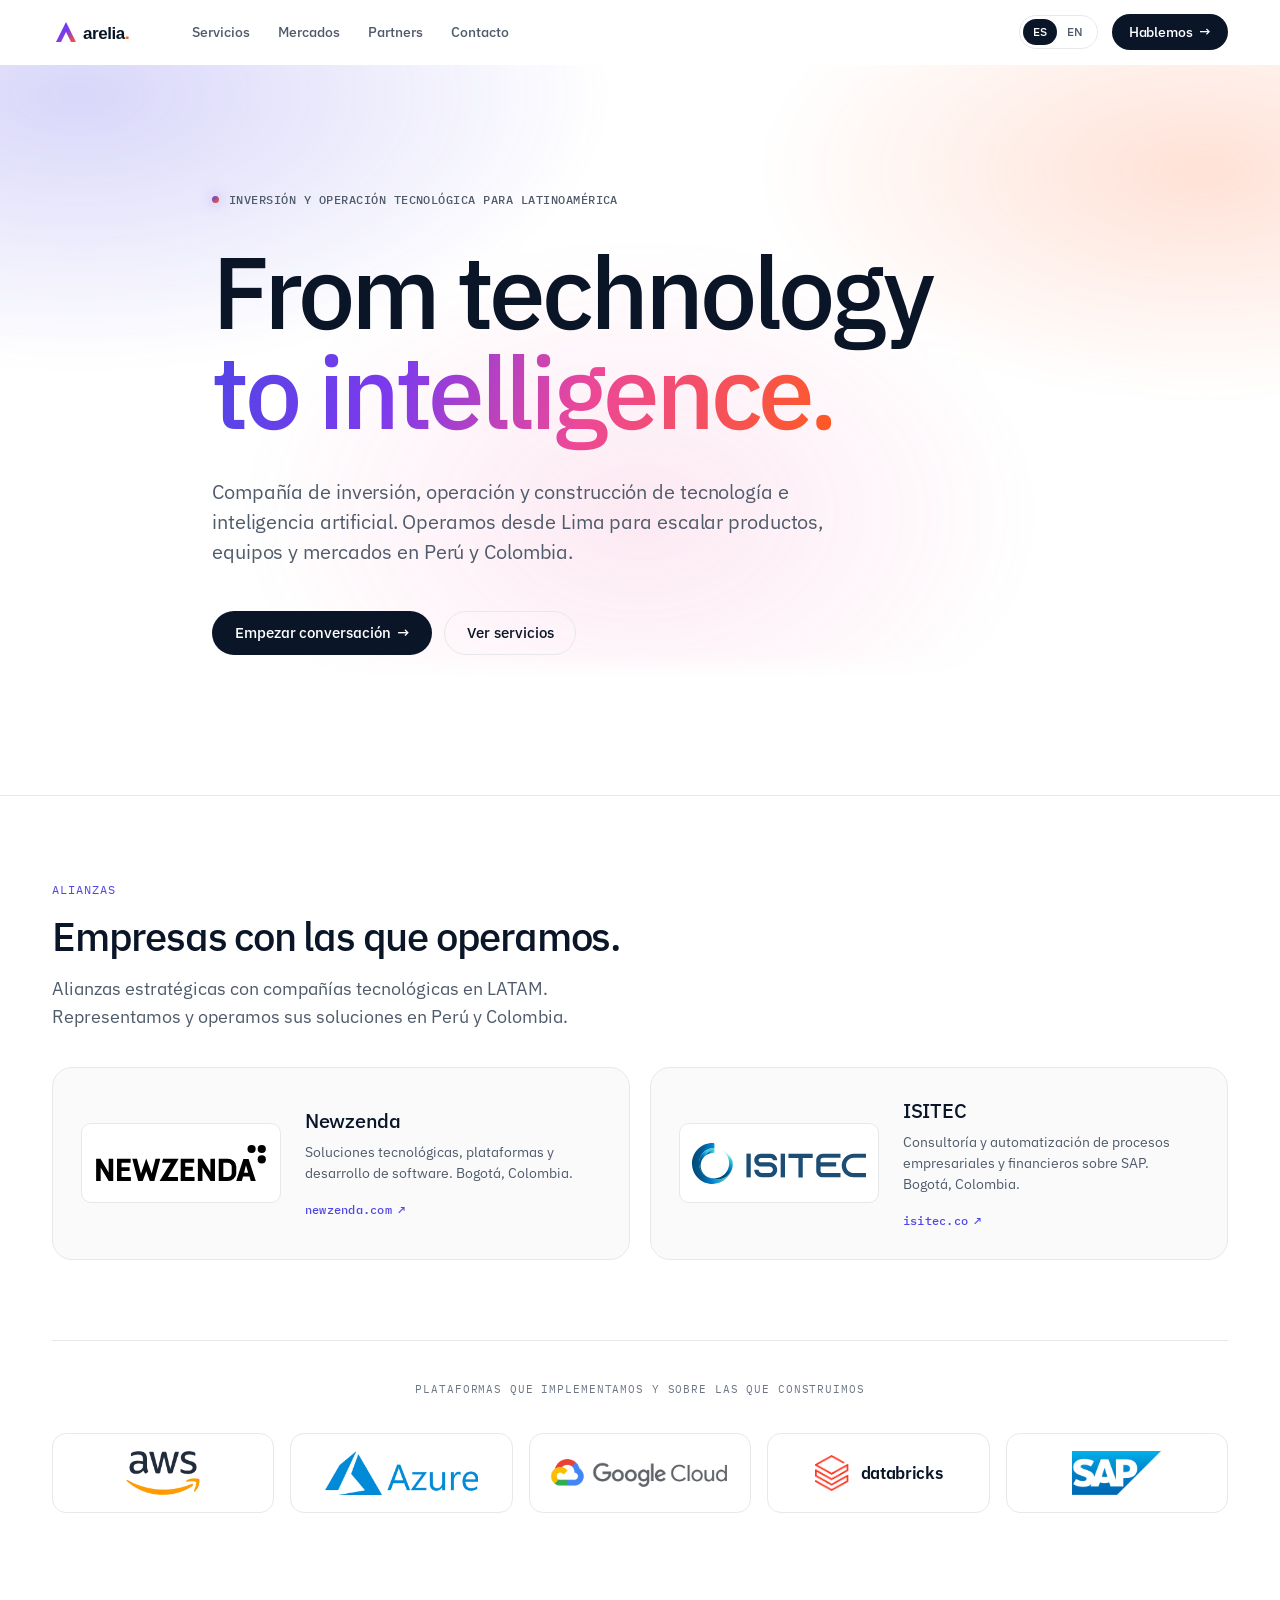
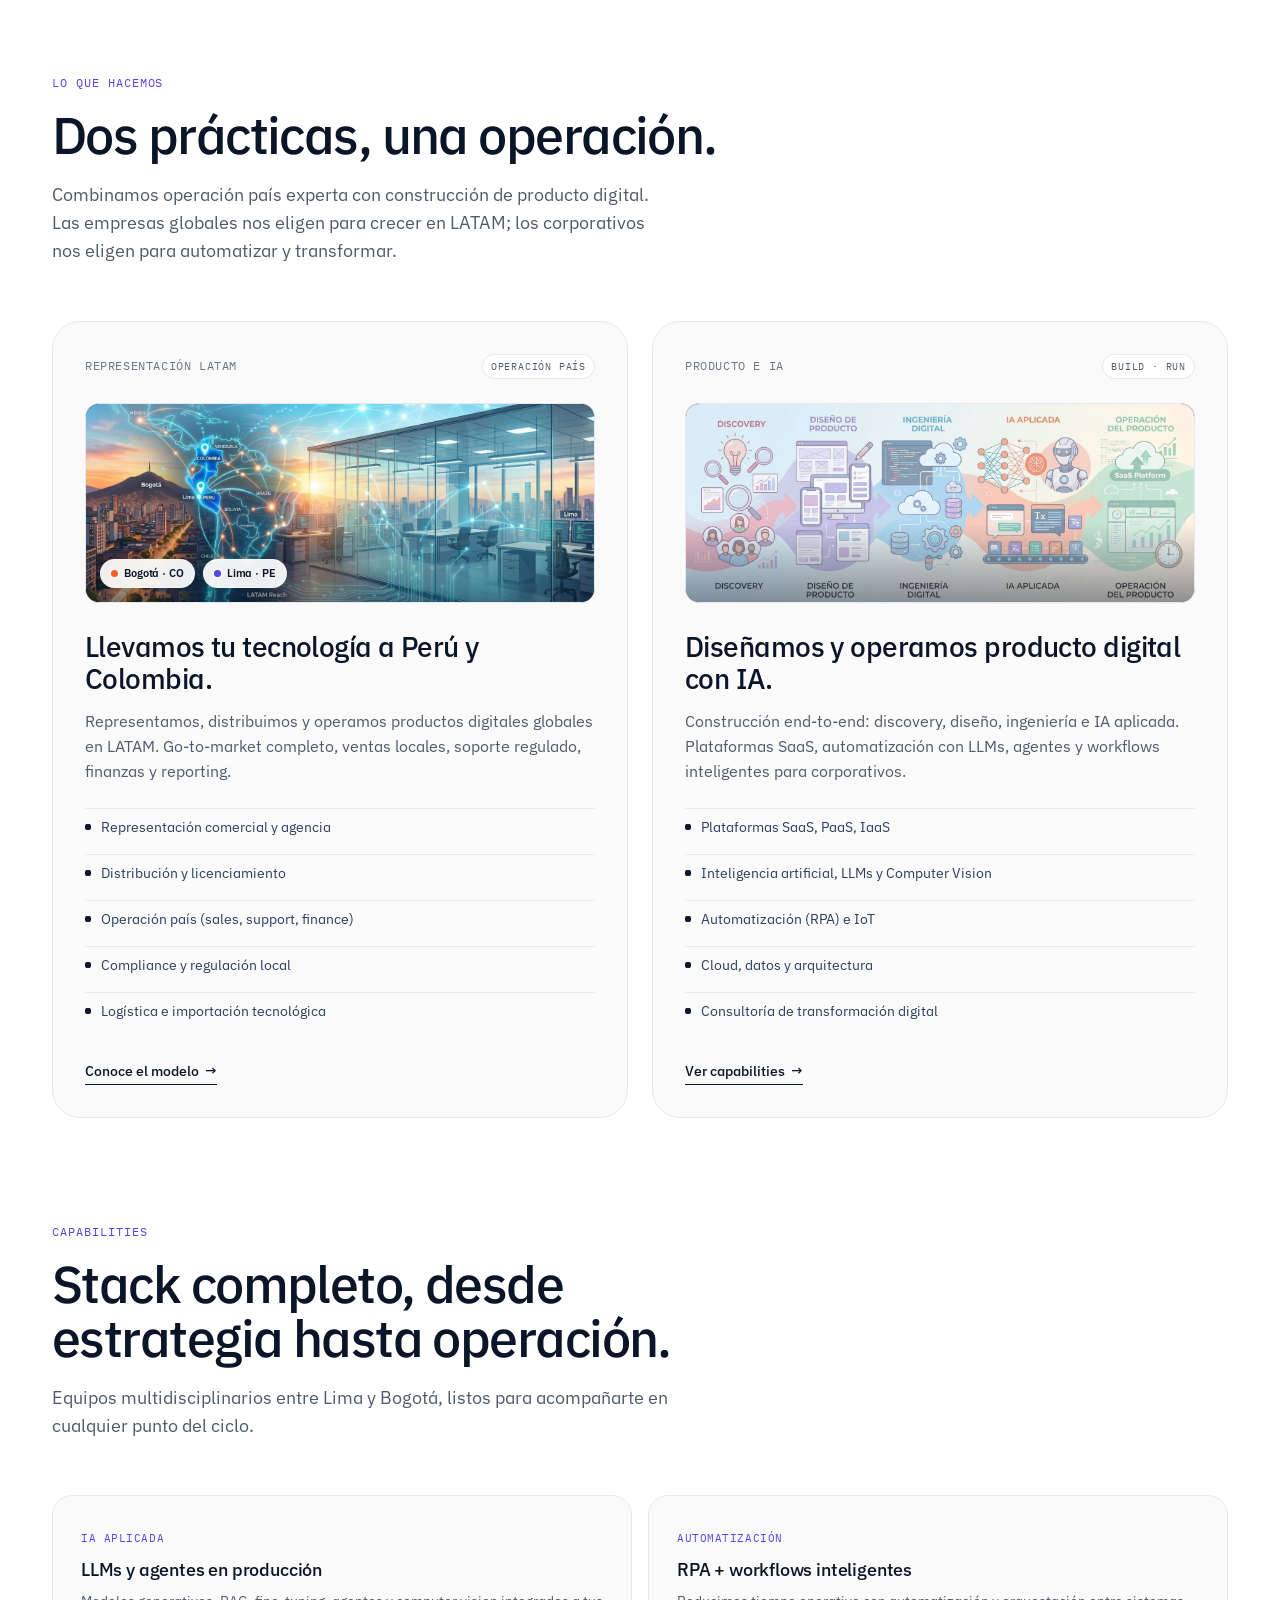
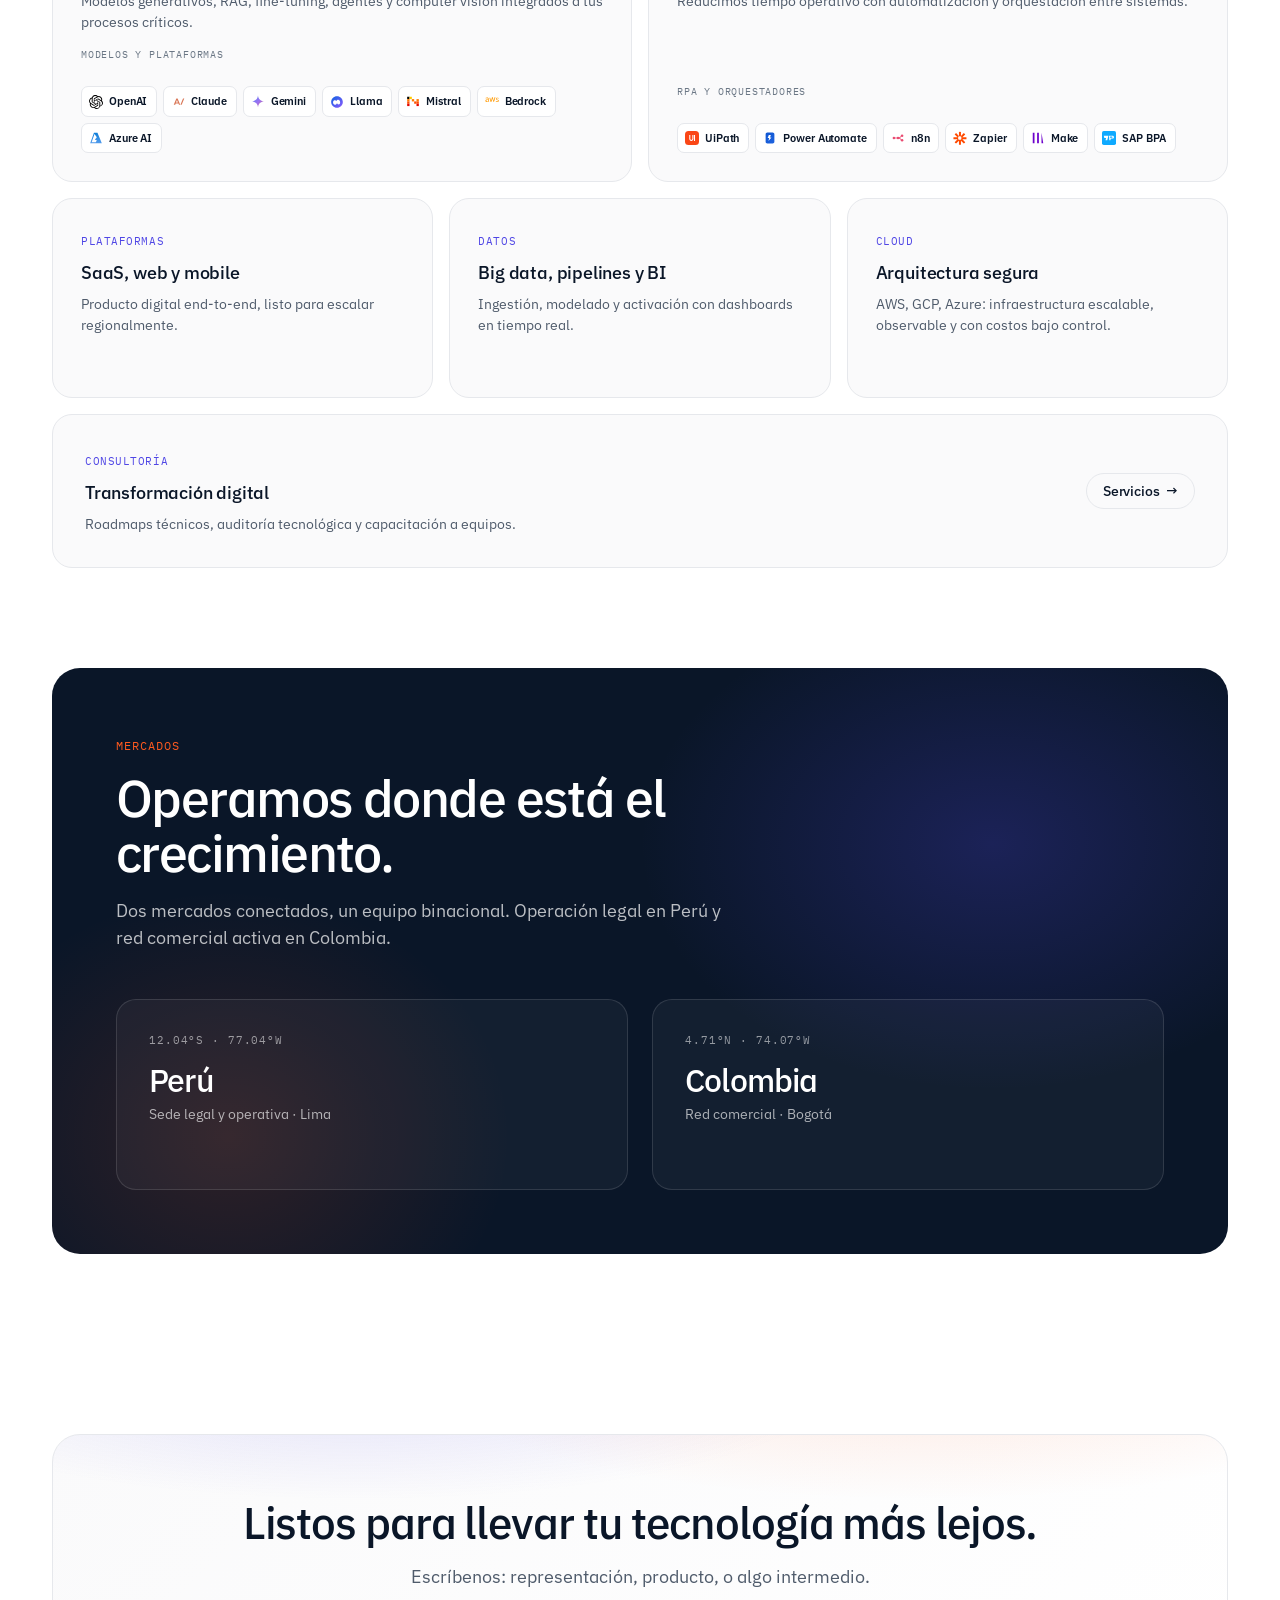
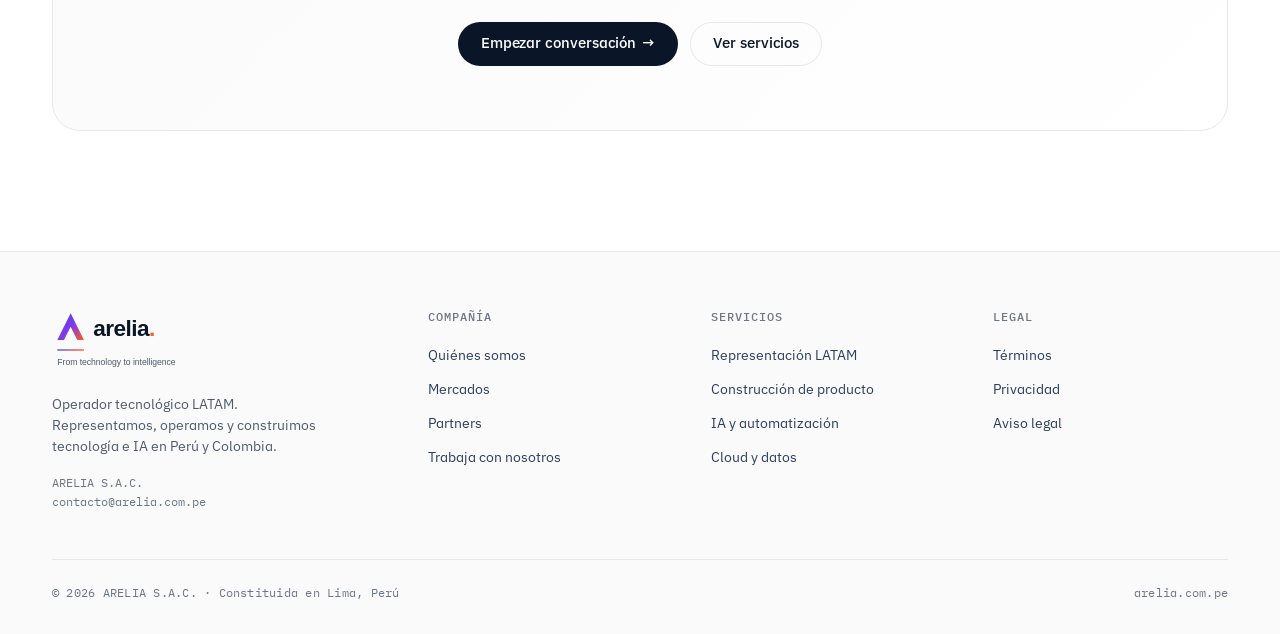
==== commit 11eac6b1: "Cambiar el correo visible de info@ a contacto@arelia.com.pe" ====
--- a/index.html
+++ b/index.html
@@ -418,7 +418,7 @@
         <p class="footer-tag" data-i18n="footer.tag">Operador tecnológico LATAM. Representamos, operamos y construimos tecnología e IA en Perú y Colombia.</p>
         <div class="footer-addr">
           <div>ARELIA S.A.C.</div>
-          <div><a href="mailto:info@arelia.com.pe">info@arelia.com.pe</a></div>
+          <div><a href="mailto:contacto@arelia.com.pe">contacto@arelia.com.pe</a></div>
         </div>
       </div>
       <div class="footer-col">
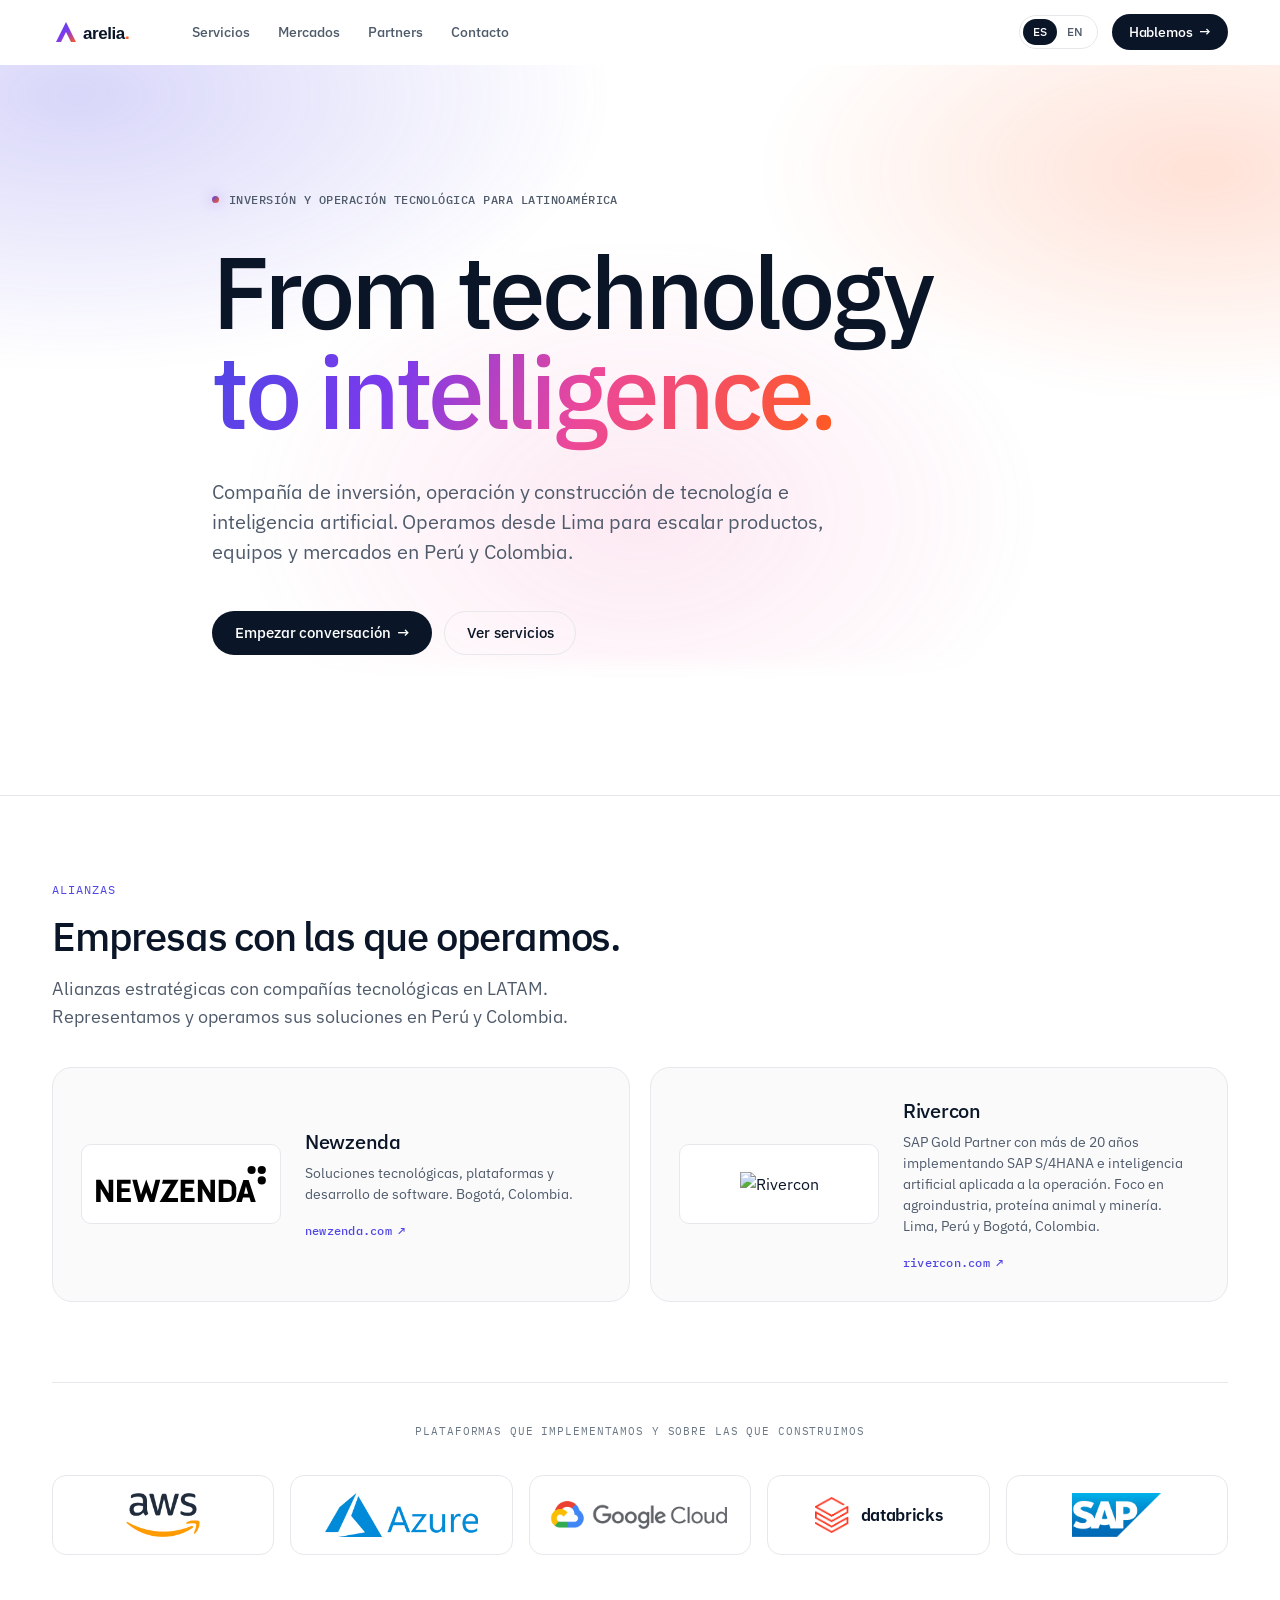
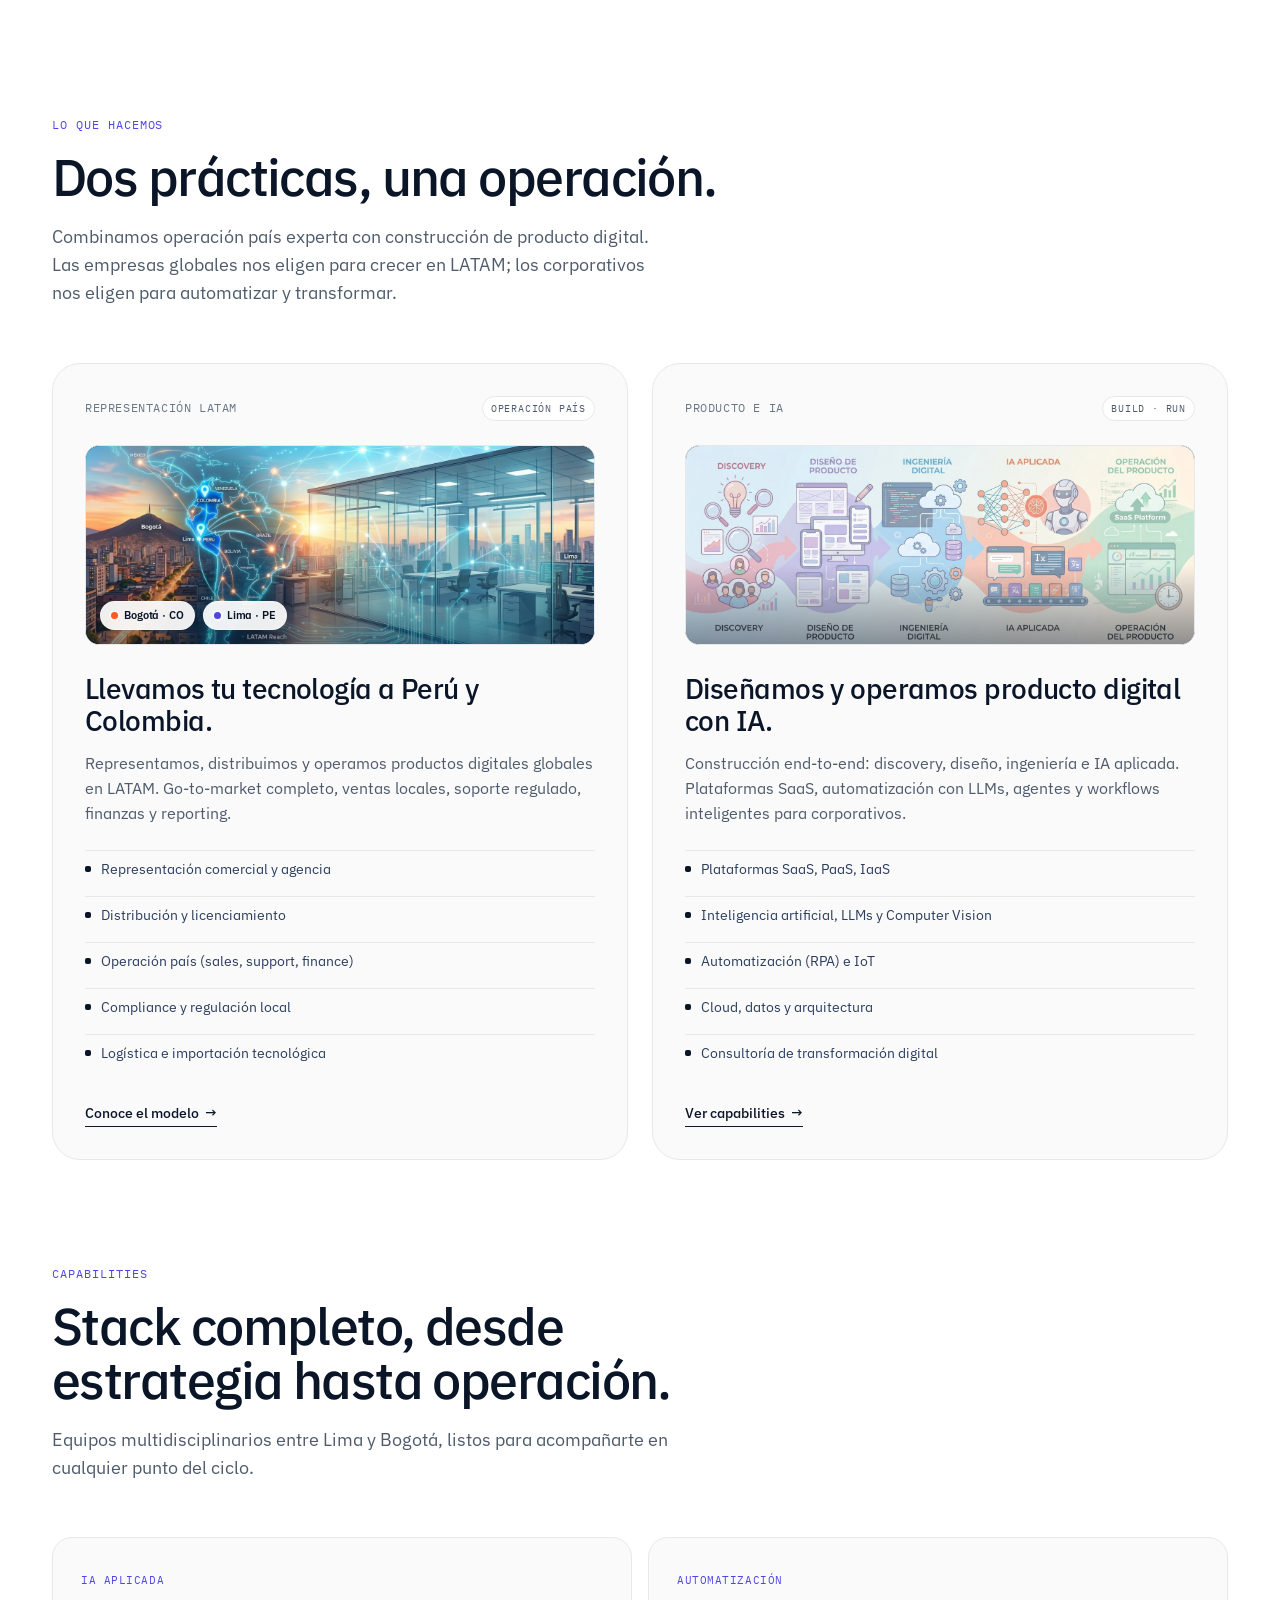
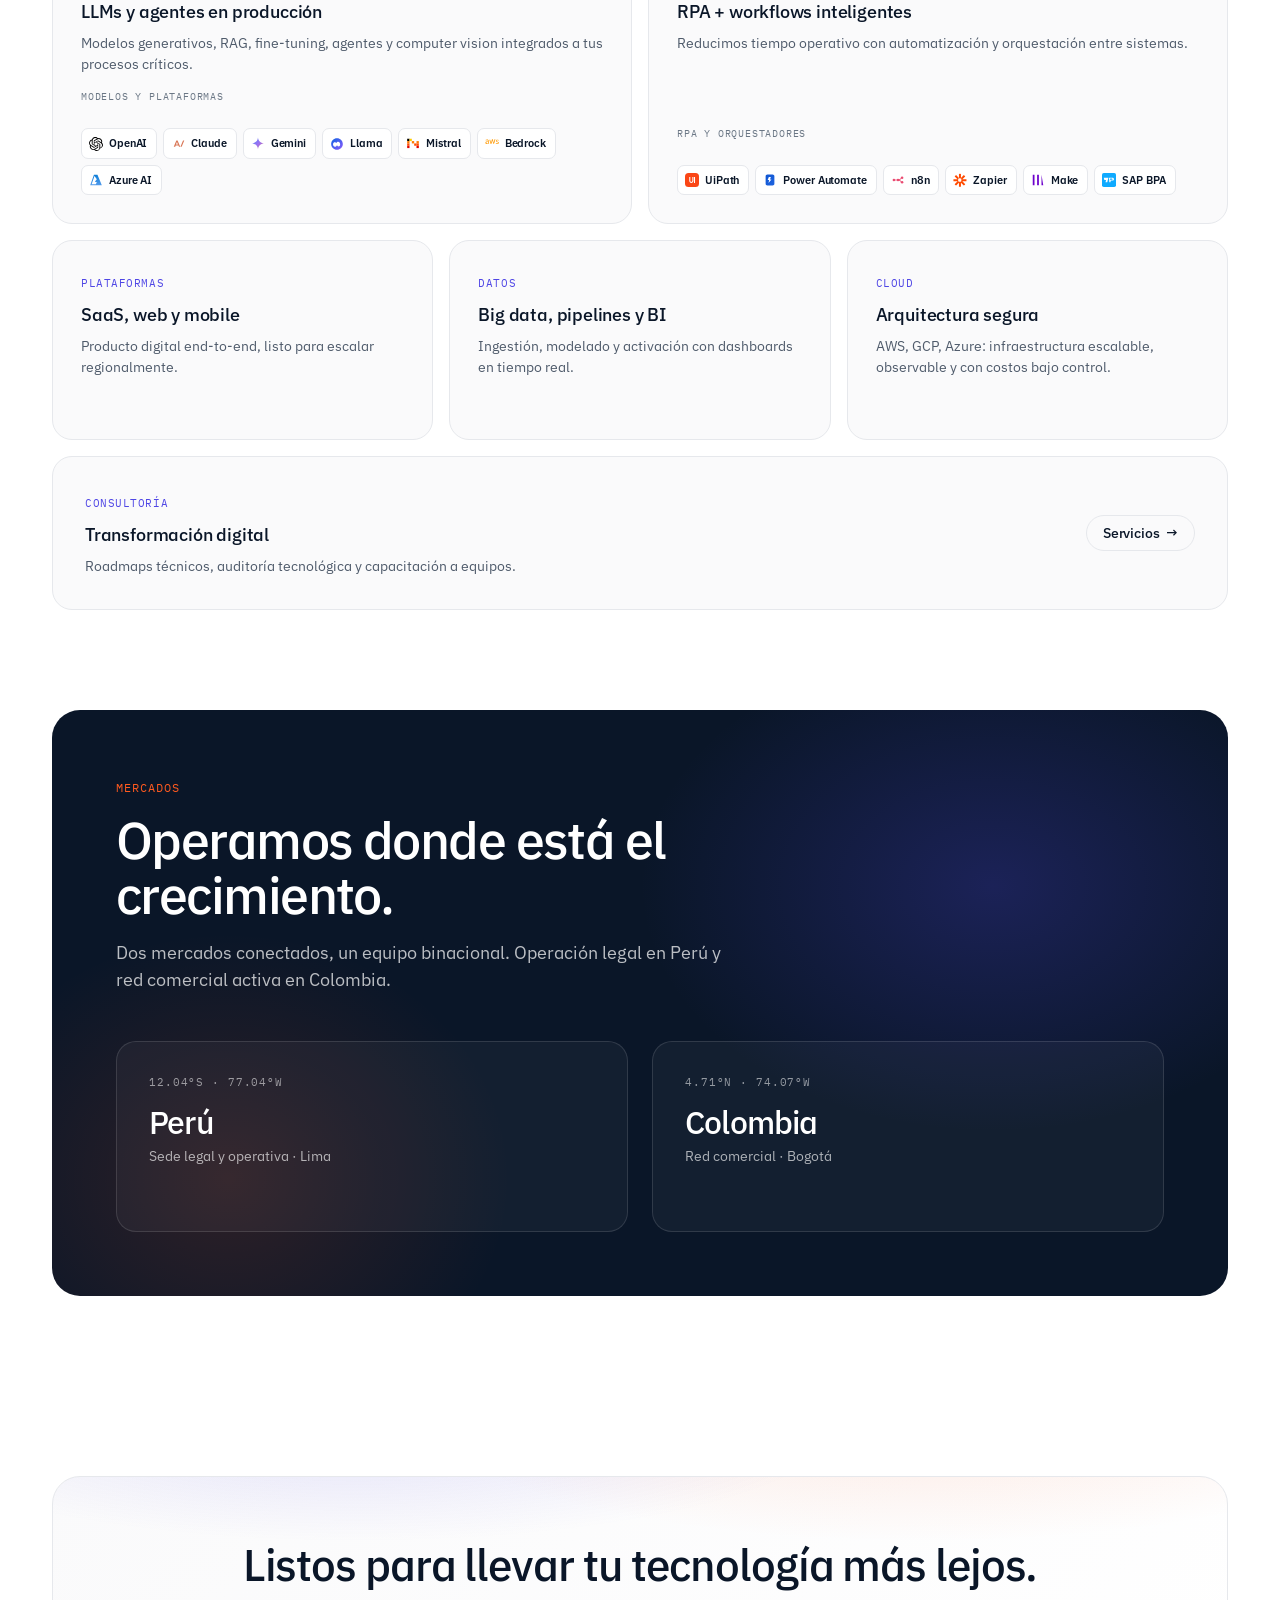
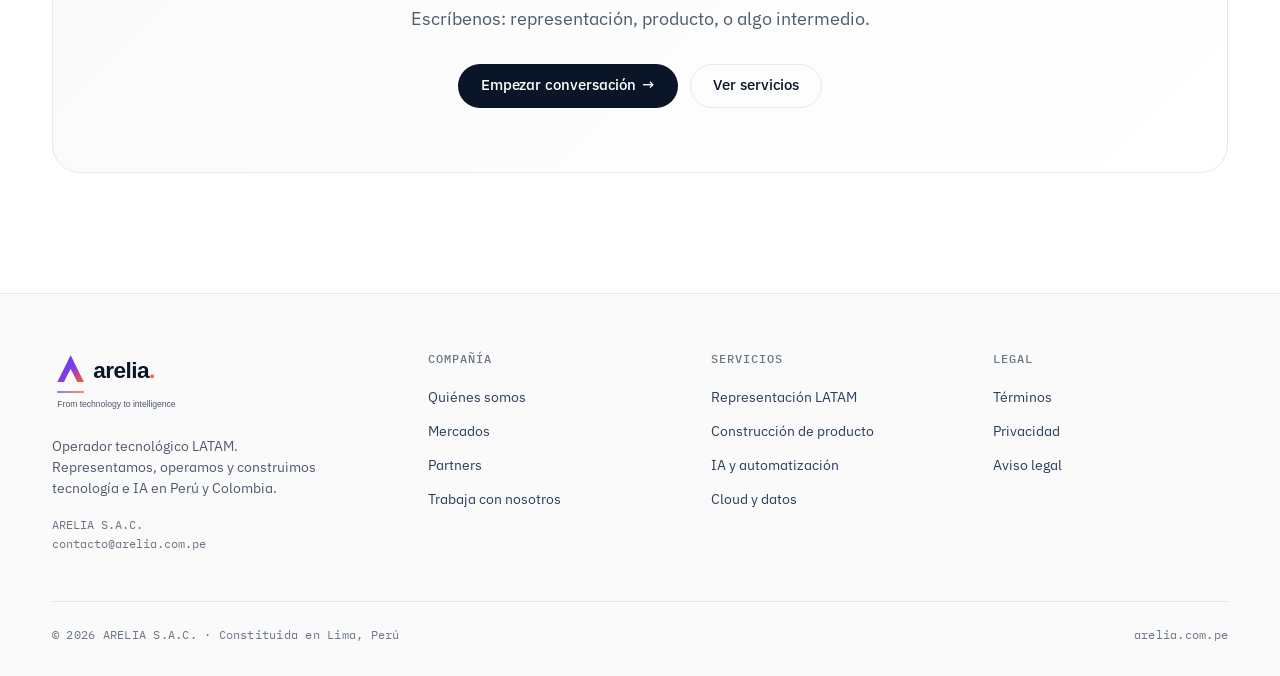
==== commit 315fa44f: "Alianzas: reemplazar ISITEC por Rivercon" ====
--- a/index.html
+++ b/index.html
@@ -91,14 +91,14 @@
         </div>
       </a>
 
-      <a class="ally-card" href="https://www.isitec.co" target="_blank" rel="noopener">
+      <a class="ally-card" href="https://rivercon.com" target="_blank" rel="noopener">
         <div class="ally-logo">
-          <img src="assets/isitec.svg" alt="ISITEC" class="ally-logo-img" />
+          <img src="assets/rivercon.png" alt="Rivercon" class="ally-logo-img" />
         </div>
         <div class="ally-body">
-          <h3>ISITEC</h3>
-          <p>Consultoría y automatización de procesos empresariales y financieros sobre SAP. Bogotá, Colombia.</p>
-          <span class="ally-link">isitec.co <span class="arr">↗</span></span>
+          <h3>Rivercon</h3>
+          <p>SAP Gold Partner con más de 20 años implementando SAP S/4HANA e inteligencia artificial aplicada a la operación. Foco en agroindustria, proteína animal y minería. Lima, Perú y Bogotá, Colombia.</p>
+          <span class="ally-link">rivercon.com <span class="arr">↗</span></span>
         </div>
       </a>
     </div>
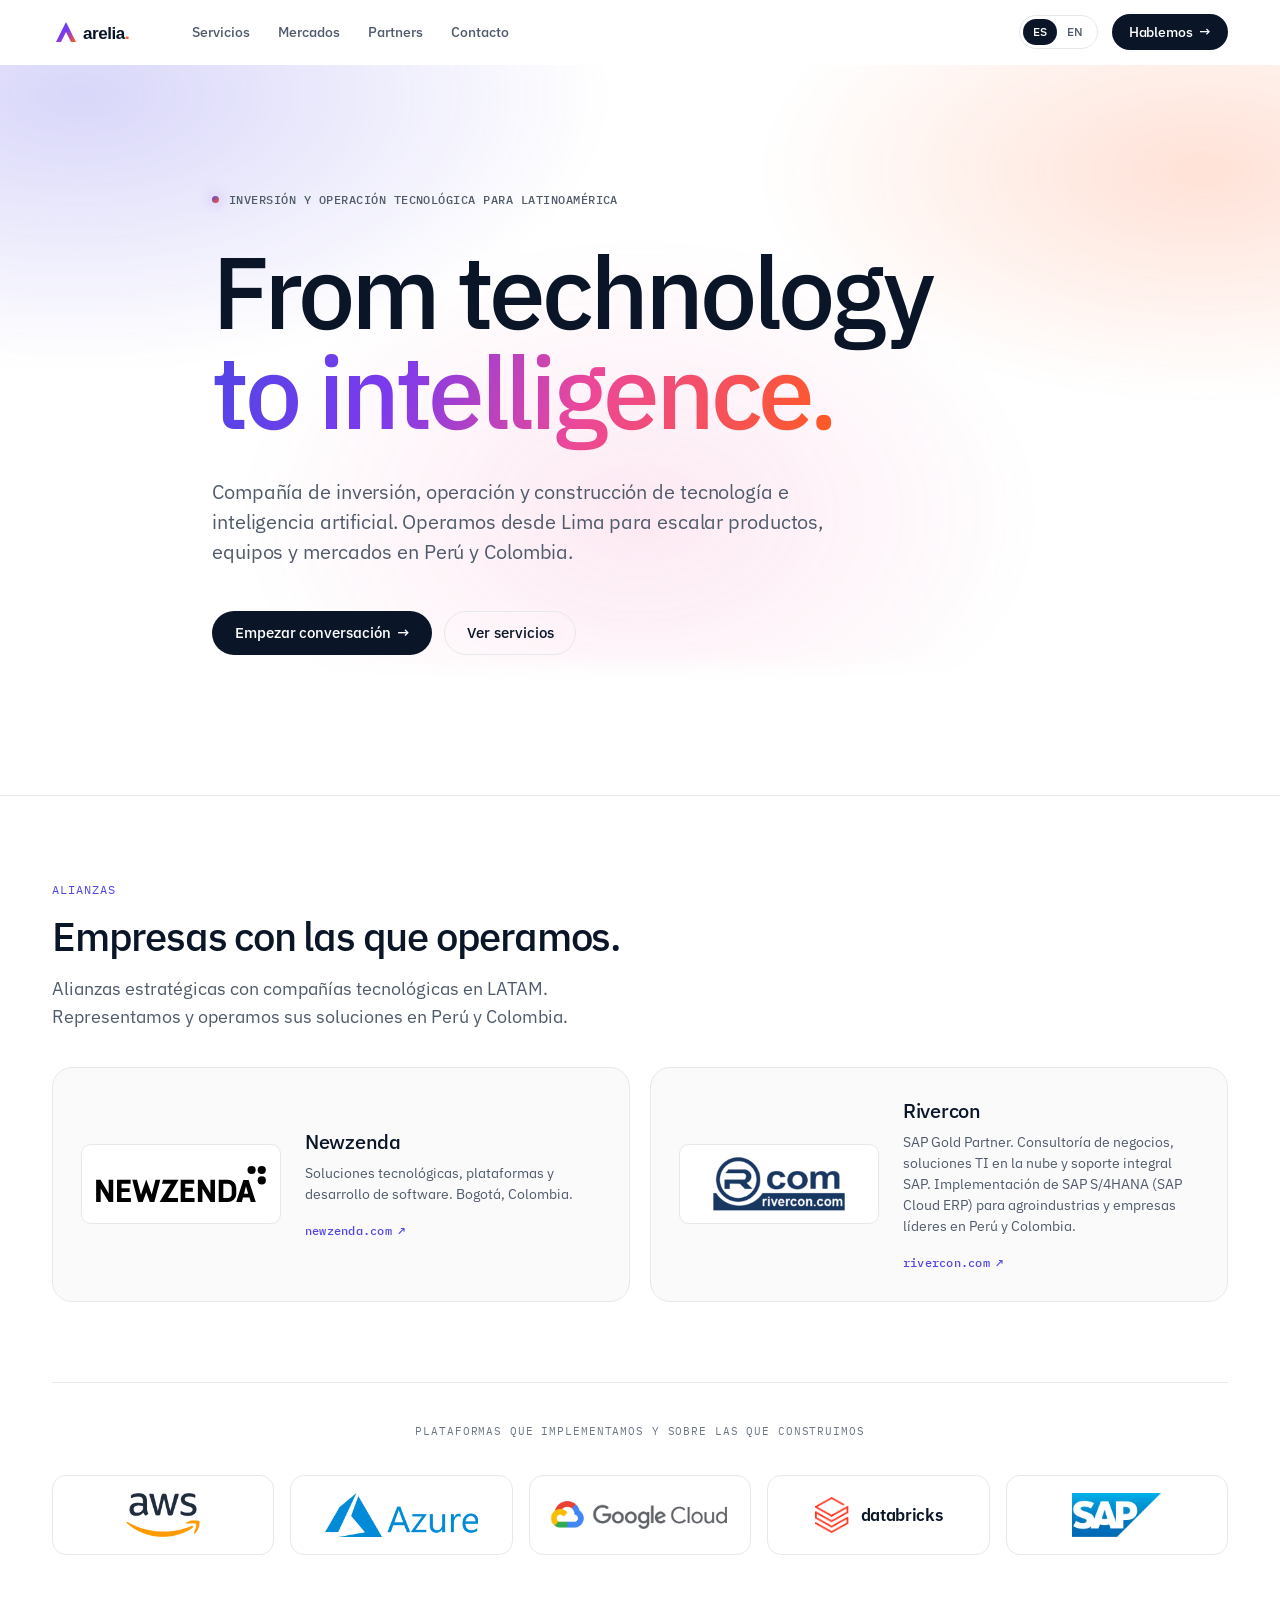
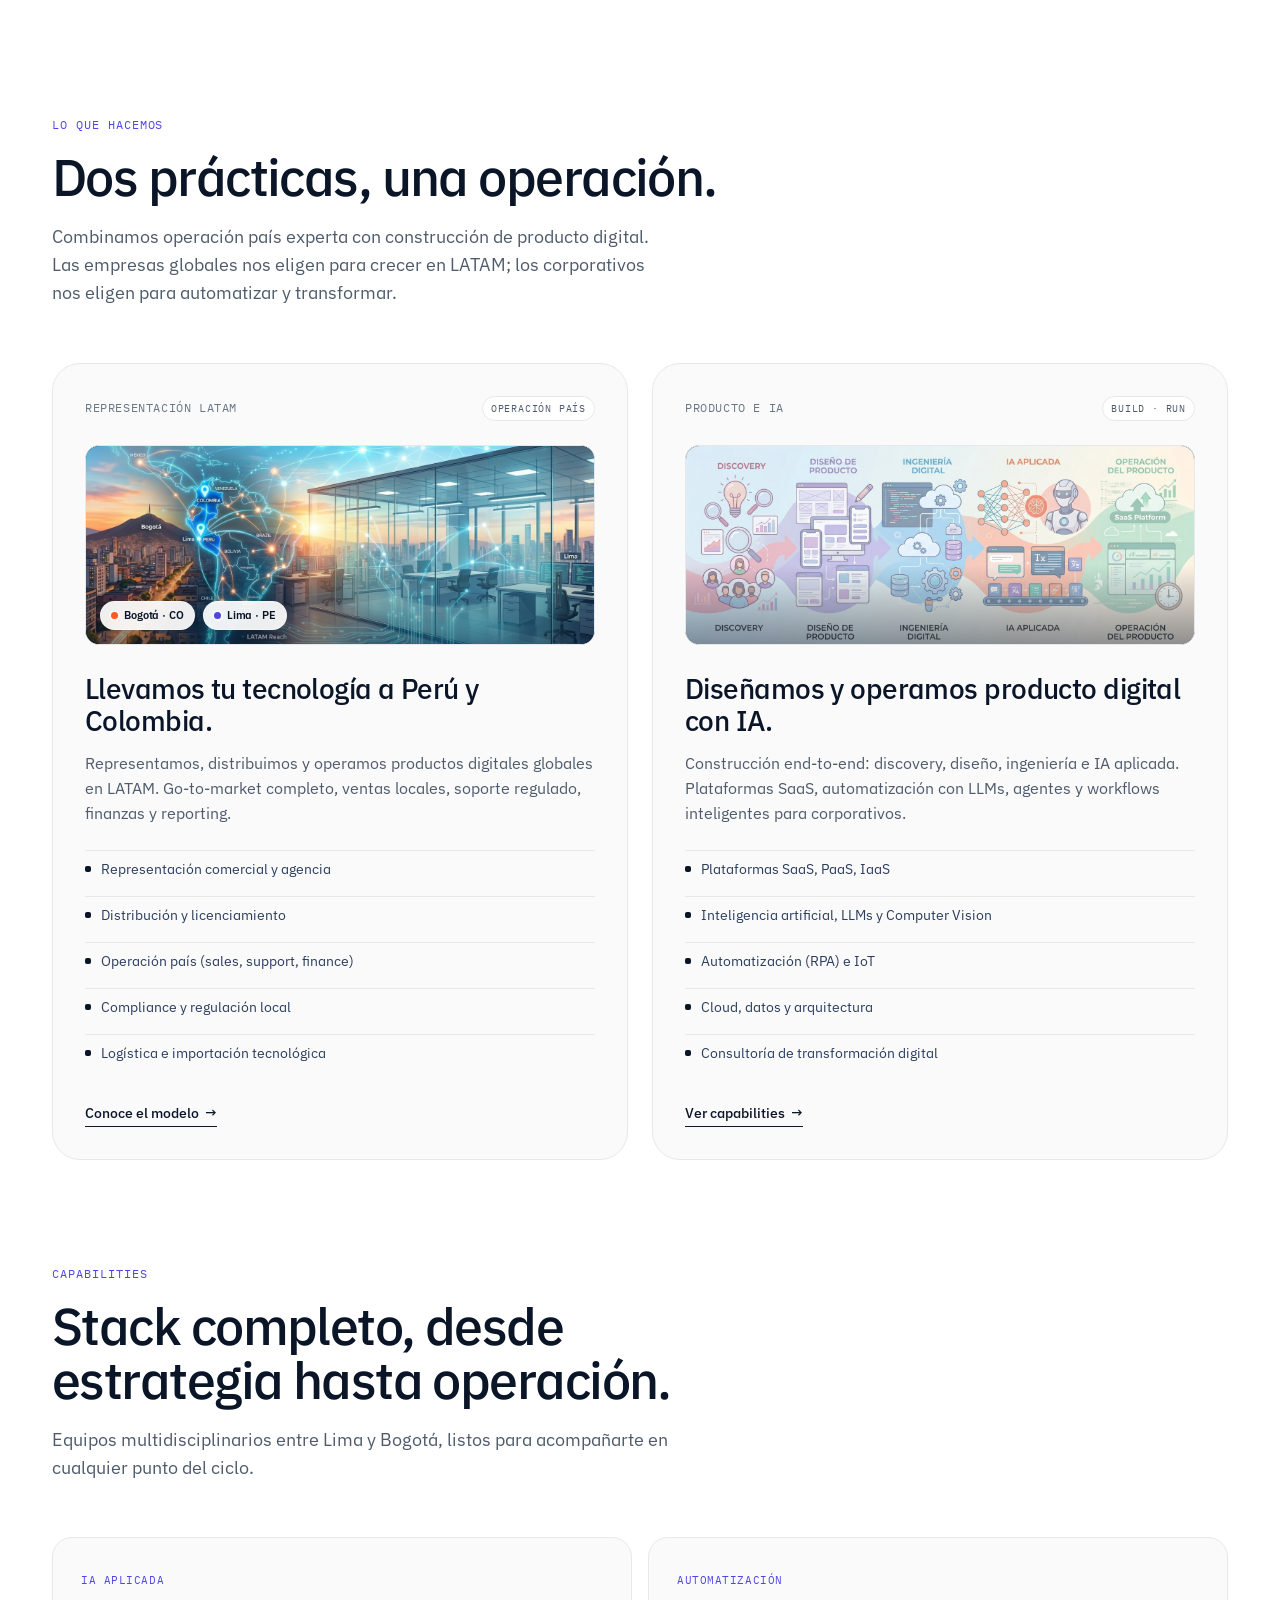
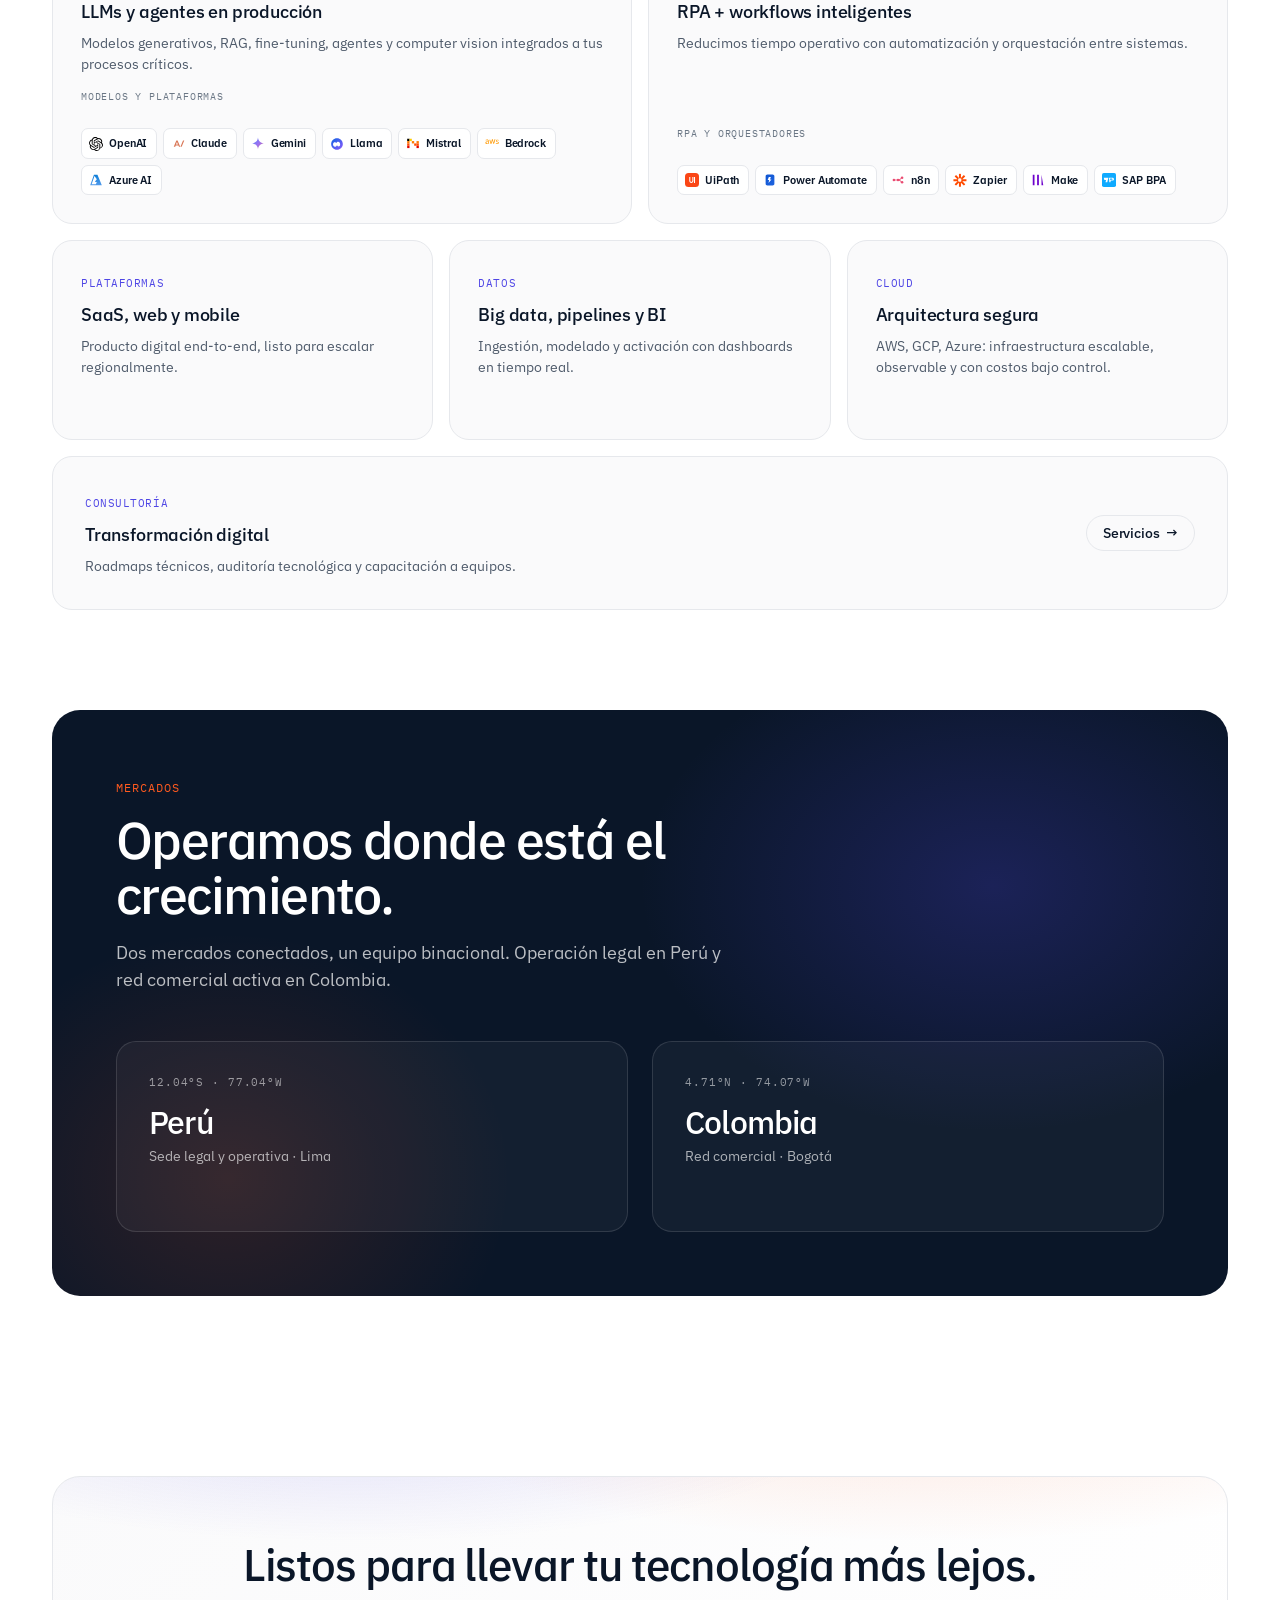
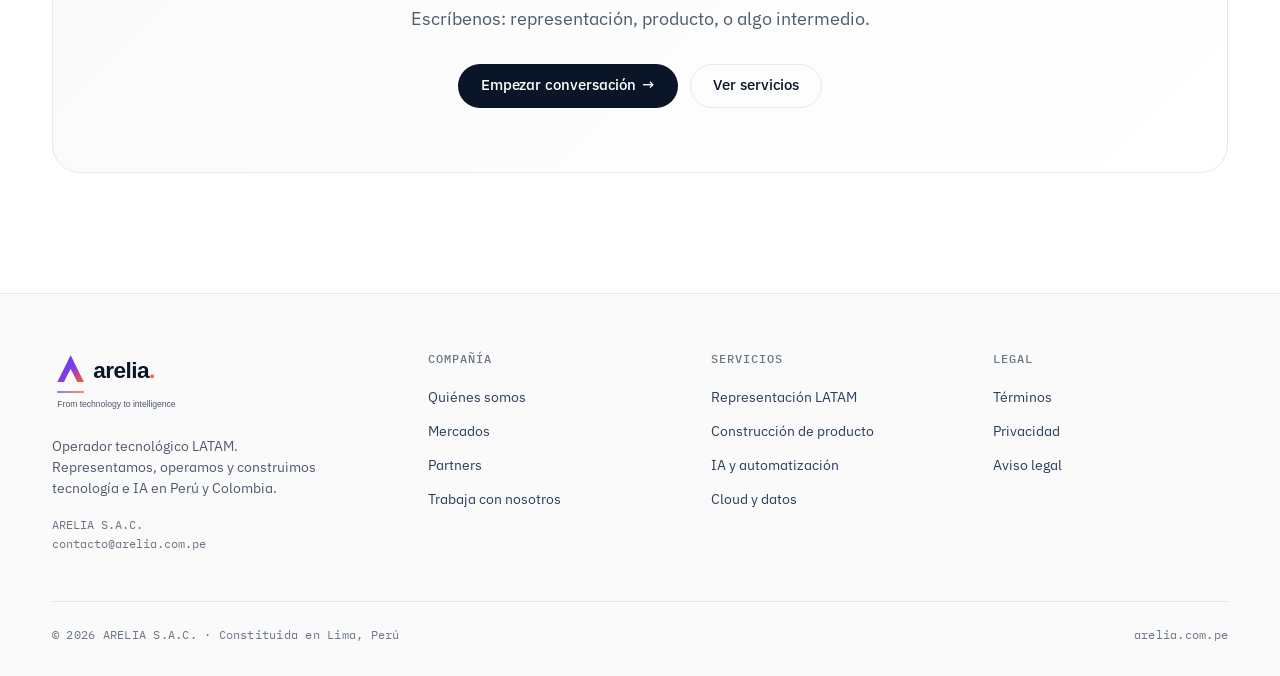
==== commit ea4c51a0: "Rivercon: usar su propio mensaje de marca" ====
--- a/index.html
+++ b/index.html
@@ -97,7 +97,7 @@
         </div>
         <div class="ally-body">
           <h3>Rivercon</h3>
-          <p>SAP Gold Partner con más de 20 años implementando SAP S/4HANA e inteligencia artificial aplicada a la operación. Foco en agroindustria, proteína animal y minería. Lima, Perú y Bogotá, Colombia.</p>
+          <p>SAP Gold Partner. Consultoría de negocios, soluciones TI en la nube y soporte integral SAP. Implementación de SAP S/4HANA (SAP Cloud ERP) para agroindustrias y empresas líderes en Perú y Colombia.</p>
           <span class="ally-link">rivercon.com <span class="arr">↗</span></span>
         </div>
       </a>
